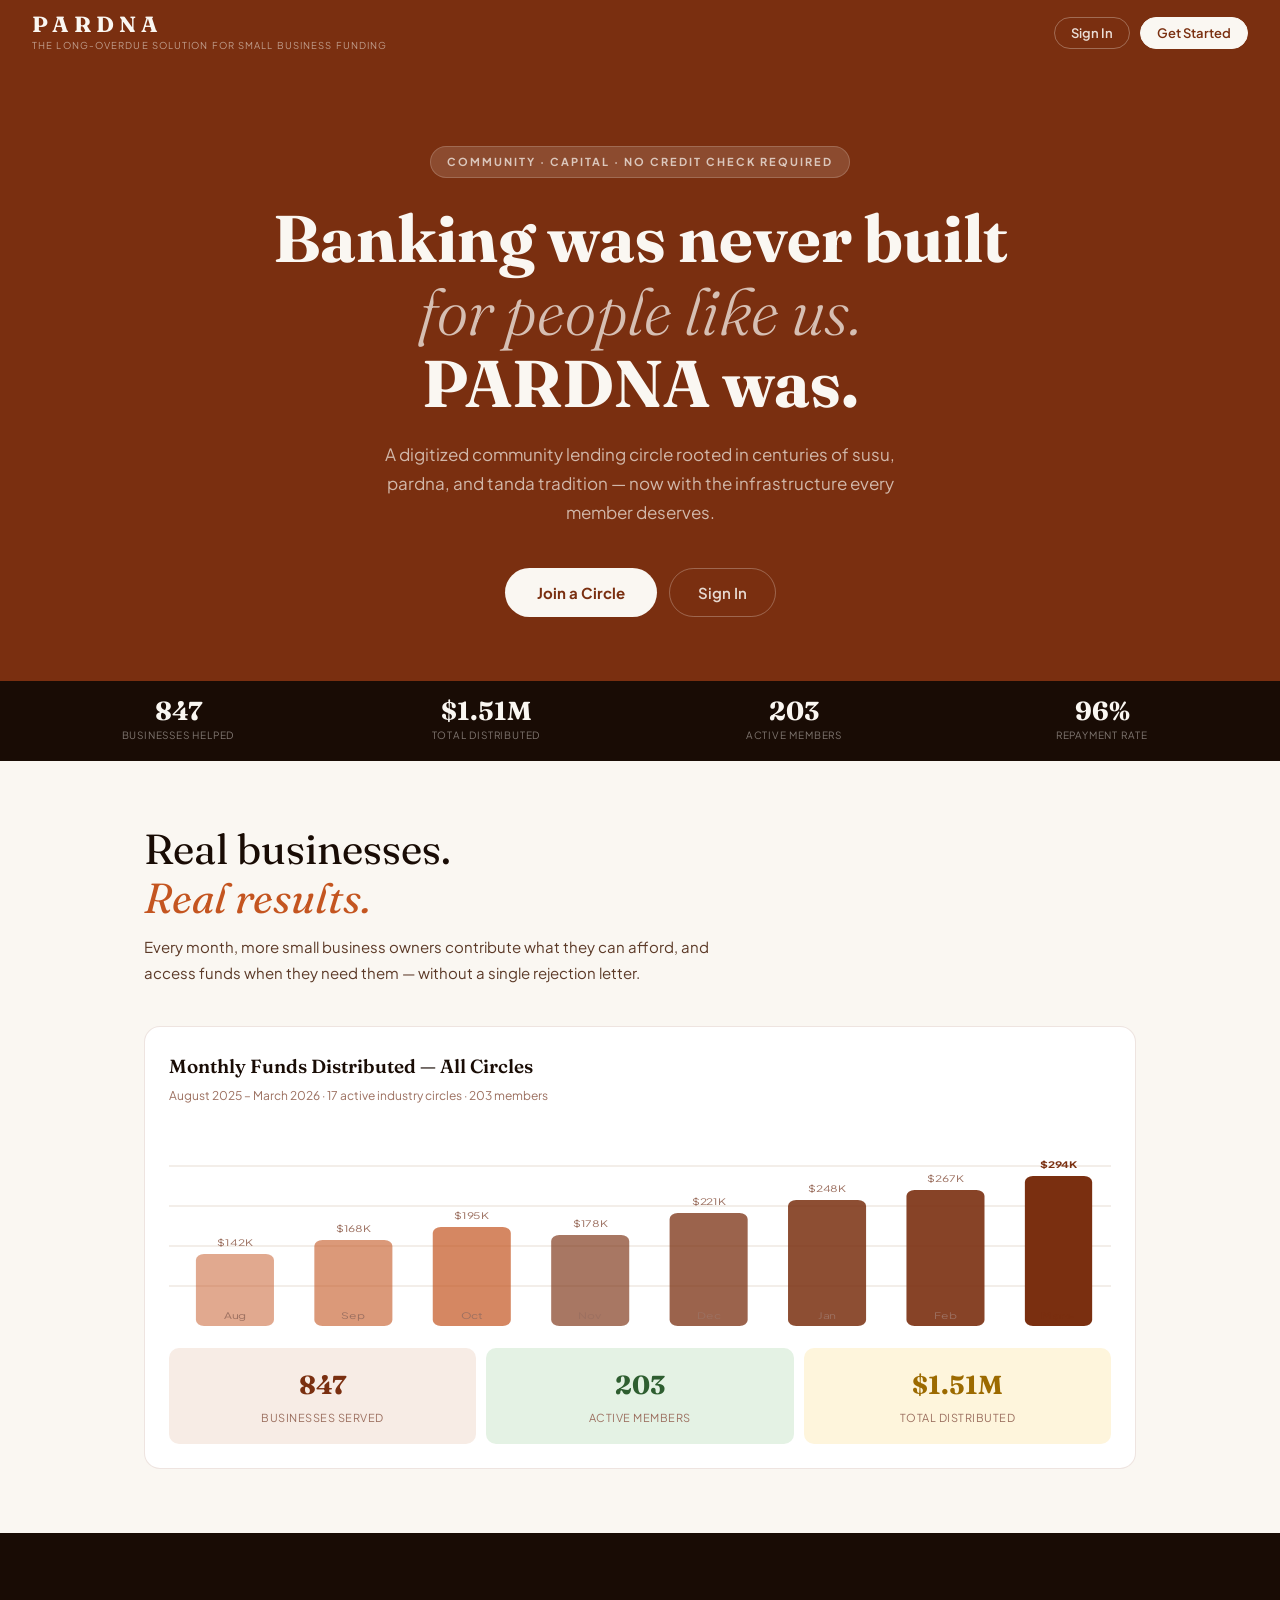
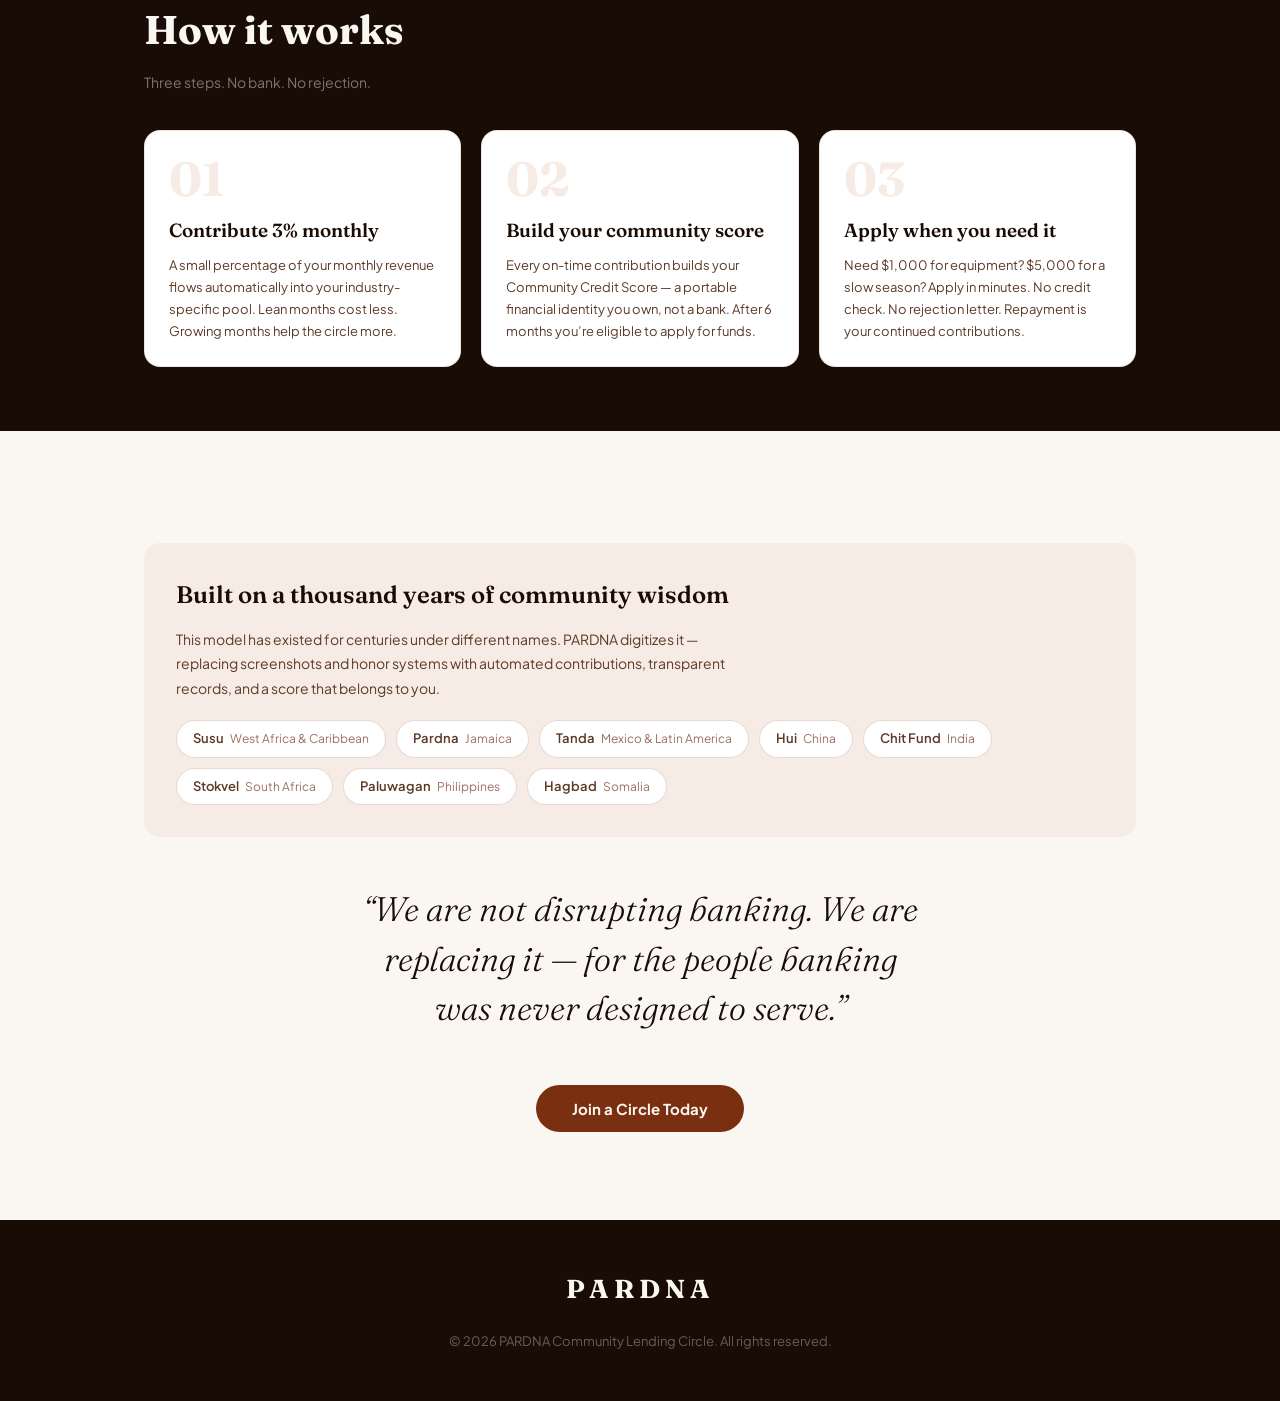
==== index.html @ 9ae38ef5 "Fixing a 'page not found' error (69d3ddc2ca2dc44988eaed9b)" ====
<!DOCTYPE html>
<html lang="en">
<head>
  <meta charset="UTF-8">
  <meta name="viewport" content="width=device-width, initial-scale=1.0">
  <title>PARDNA — Community Lending Circle</title>

  <!-- Google Fonts -->
  <link rel="preconnect" href="https://fonts.googleapis.com">
  <link href="https://fonts.googleapis.com/css2?family=Fraunces:ital,opsz,wght@0,9..144,300;0,9..144,600;0,9..144,700;1,9..144,300;1,9..144,400&family=Plus+Jakarta+Sans:wght@400;500;600;700&display=swap" rel="stylesheet">

  <!-- Stylesheet -->
  <link rel="stylesheet" href="pardna.css">
</head>
<body>

<!-- ============================================================
     SHARED HEADER (visible on all pages)
     ============================================================ -->
<header class="hdr" id="main-hdr">
  <div class="hdr-left">
    <div class="logo">PARDNA</div>
    <span class="tagline">The long-overdue solution for small business funding</span>
  </div>

  <!-- Logged-out header buttons -->
  <div class="hdr-right" id="hdr-out">
    <button class="hdr-btn" onclick="openLogin()">Sign In</button>
    <button class="hdr-btn primary" onclick="openSignup()">Get Started</button>
  </div>

  <!-- Logged-in user dropdown (hidden until login) -->
  <div class="hdr-right" id="hdr-in" style="display:none">
    <div class="user-menu" id="userMenu">
      <div class="user-trigger" onclick="toggleUserMenu()">
        <div class="user-av">KT</div>
        <span class="user-name">Keisha T.</span>
        <span class="chevron">&#9662;</span>
      </div>
      <div class="dropdown">
        <button class="dd-item" onclick="appTab('dashboard'); closeUserMenu()">Dashboard</button>
        <button class="dd-item" onclick="appTab('pool'); closeUserMenu()">My Pool</button>
        <button class="dd-item" onclick="appTab('apply'); closeUserMenu()">Apply for Funds</button>
        <button class="dd-item" onclick="appTab('score'); closeUserMenu()">My Score</button>
        <button class="dd-item" onclick="appTab('howit'); closeUserMenu()">How It Works</button>
        <button class="dd-item danger" onclick="signOut()">Sign Out</button>
      </div>
    </div>
  </div>
</header>


<!-- ============================================================
     LANDING PAGE (default / logged-out view)
     ============================================================ -->
<div class="page active" id="page-landing">

  <!-- Hero -->
  <div class="hero">
    <div class="hero-eyebrow">Community &middot; Capital &middot; No Credit Check Required</div>
    <h1>Banking was never built<br><em>for people like us.</em><br>PARDNA was.</h1>
    <p class="hero-sub">A digitized community lending circle rooted in centuries of susu, pardna, and tanda tradition &mdash; now with the infrastructure every member deserves.</p>
    <div class="hero-ctas">
      <button class="btn-hero-p" onclick="openSignup()">Join a Circle</button>
      <button class="btn-hero-s" onclick="openLogin()">Sign In</button>
    </div>
  </div>

  <!-- Impact Statistics Bar -->
  <div class="impact-bar">
    <div><div class="ib-val">847</div><div class="ib-lbl">Businesses Helped</div></div>
    <div><div class="ib-val">$1.51M</div><div class="ib-lbl">Total Distributed</div></div>
    <div><div class="ib-val">203</div><div class="ib-lbl">Active Members</div></div>
    <div><div class="ib-val">96%</div><div class="ib-lbl">Repayment Rate</div></div>
  </div>

  <!-- Impact Graph Section -->
  <div class="section">
    <div style="max-width:640px">
      <div class="section-title">Real businesses.<br><em>Real results.</em></div>
      <p class="section-sub">Every month, more small business owners contribute what they can afford, and access funds when they need them &mdash; without a single rejection letter.</p>
    </div>

    <div class="graph-wrap">
      <div class="graph-title">Monthly Funds Distributed &mdash; All Circles</div>
      <div class="graph-sub">August 2025 &ndash; March 2026 &middot; 17 active industry circles &middot; 203 members</div>
      <div class="chart-area">
        <svg class="bar-chart" viewBox="0 0 700 200" xmlns="http://www.w3.org/2000/svg" preserveAspectRatio="none">
          <!-- Grid lines -->
          <line x1="0" y1="40"  x2="700" y2="40"  stroke="#E8DDD4" stroke-width="1"/>
          <line x1="0" y1="80"  x2="700" y2="80"  stroke="#E8DDD4" stroke-width="1"/>
          <line x1="0" y1="120" x2="700" y2="120" stroke="#E8DDD4" stroke-width="1"/>
          <line x1="0" y1="160" x2="700" y2="160" stroke="#E8DDD4" stroke-width="1"/>
          <!-- Aug $142K -->
          <rect x="20"  y="128" width="58" height="72"  rx="6" fill="#C45520" opacity="0.5"/>
          <text x="49"  y="120" text-anchor="middle" font-family="Plus Jakarta Sans,sans-serif" font-size="9" fill="#9C7060">$142K</text>
          <text x="49"  y="193" text-anchor="middle" font-family="Plus Jakarta Sans,sans-serif" font-size="9" fill="#9C7060">Aug</text>
          <!-- Sep $168K -->
          <rect x="108" y="114" width="58" height="86"  rx="6" fill="#C45520" opacity="0.6"/>
          <text x="137" y="106" text-anchor="middle" font-family="Plus Jakarta Sans,sans-serif" font-size="9" fill="#9C7060">$168K</text>
          <text x="137" y="193" text-anchor="middle" font-family="Plus Jakarta Sans,sans-serif" font-size="9" fill="#9C7060">Sep</text>
          <!-- Oct $195K -->
          <rect x="196" y="101" width="58" height="99"  rx="6" fill="#C45520" opacity="0.7"/>
          <text x="225" y="93"  text-anchor="middle" font-family="Plus Jakarta Sans,sans-serif" font-size="9" fill="#9C7060">$195K</text>
          <text x="225" y="193" text-anchor="middle" font-family="Plus Jakarta Sans,sans-serif" font-size="9" fill="#9C7060">Oct</text>
          <!-- Nov $178K -->
          <rect x="284" y="109" width="58" height="91"  rx="6" fill="#7A2F10" opacity="0.65"/>
          <text x="313" y="101" text-anchor="middle" font-family="Plus Jakarta Sans,sans-serif" font-size="9" fill="#9C7060">$178K</text>
          <text x="313" y="193" text-anchor="middle" font-family="Plus Jakarta Sans,sans-serif" font-size="9" fill="#9C7060">Nov</text>
          <!-- Dec $221K -->
          <rect x="372" y="87"  width="58" height="113" rx="6" fill="#7A2F10" opacity="0.75"/>
          <text x="401" y="79"  text-anchor="middle" font-family="Plus Jakarta Sans,sans-serif" font-size="9" fill="#9C7060">$221K</text>
          <text x="401" y="193" text-anchor="middle" font-family="Plus Jakarta Sans,sans-serif" font-size="9" fill="#9C7060">Dec</text>
          <!-- Jan $248K -->
          <rect x="460" y="74"  width="58" height="126" rx="6" fill="#7A2F10" opacity="0.85"/>
          <text x="489" y="66"  text-anchor="middle" font-family="Plus Jakarta Sans,sans-serif" font-size="9" fill="#9C7060">$248K</text>
          <text x="489" y="193" text-anchor="middle" font-family="Plus Jakarta Sans,sans-serif" font-size="9" fill="#9C7060">Jan</text>
          <!-- Feb $267K -->
          <rect x="548" y="64"  width="58" height="136" rx="6" fill="#7A2F10" opacity="0.9"/>
          <text x="577" y="56"  text-anchor="middle" font-family="Plus Jakarta Sans,sans-serif" font-size="9" fill="#9C7060">$267K</text>
          <text x="577" y="193" text-anchor="middle" font-family="Plus Jakarta Sans,sans-serif" font-size="9" fill="#9C7060">Feb</text>
          <!-- Mar $294K — highlighted as current month -->
          <rect x="636" y="50"  width="50" height="150" rx="6" fill="#7A2F10"/>
          <text x="661" y="42"  text-anchor="middle" font-family="Plus Jakarta Sans,sans-serif" font-size="9" font-weight="700" fill="#7A2F10">$294K</text>
          <text x="661" y="193" text-anchor="middle" font-family="Plus Jakarta Sans,sans-serif" font-size="9" font-weight="700" fill="#7A2F10">Mar &#8592;</text>
        </svg>
      </div>

      <!-- Summary tiles below the chart -->
      <div style="display:grid;grid-template-columns:repeat(3,1fr);gap:10px;margin-top:1rem">
        <div style="background:var(--brand-light);border-radius:10px;padding:1rem;text-align:center">
          <div style="font-family:'Fraunces',serif;font-size:26px;font-weight:700;color:var(--brand)">847</div>
          <div style="font-size:11px;color:var(--text3);margin-top:2px;text-transform:uppercase;letter-spacing:0.5px">Businesses served</div>
        </div>
        <div style="background:var(--sage-light);border-radius:10px;padding:1rem;text-align:center">
          <div style="font-family:'Fraunces',serif;font-size:26px;font-weight:700;color:var(--sage)">203</div>
          <div style="font-size:11px;color:var(--text3);margin-top:2px;text-transform:uppercase;letter-spacing:0.5px">Active members</div>
        </div>
        <div style="background:var(--gold-light);border-radius:10px;padding:1rem;text-align:center">
          <div style="font-family:'Fraunces',serif;font-size:26px;font-weight:700;color:var(--gold)">$1.51M</div>
          <div style="font-size:11px;color:var(--text3);margin-top:2px;text-transform:uppercase;letter-spacing:0.5px">Total distributed</div>
        </div>
      </div>
    </div>
  </div>

  <!-- How It Works -->
  <div style="background:var(--text);padding:4rem 0">
    <div style="max-width:var(--max);margin:0 auto;padding:0 1.5rem">
      <div style="font-family:'Fraunces',serif;font-size:clamp(26px,4vw,40px);color:#FAF7F2;font-weight:700;margin-bottom:0.5rem">How it works</div>
      <div style="font-size:14px;color:rgba(250,247,242,0.45);margin-bottom:2.25rem">Three steps. No bank. No rejection.</div>
      <div class="how-grid">
        <div class="how-card">
          <div class="how-num" style="color:var(--brand-light)">01</div>
          <div class="how-title">Contribute 3% monthly</div>
          <p class="how-body">A small percentage of your monthly revenue flows automatically into your industry-specific pool. Lean months cost less. Growing months help the circle more.</p>
        </div>
        <div class="how-card">
          <div class="how-num" style="color:var(--brand-light)">02</div>
          <div class="how-title">Build your community score</div>
          <p class="how-body">Every on-time contribution builds your Community Credit Score &mdash; a portable financial identity you own, not a bank. After 6 months you&rsquo;re eligible to apply for funds.</p>
        </div>
        <div class="how-card">
          <div class="how-num" style="color:var(--brand-light)">03</div>
          <div class="how-title">Apply when you need it</div>
          <p class="how-body">Need $1,000 for equipment? $5,000 for a slow season? Apply in minutes. No credit check. No rejection letter. Repayment is your continued contributions.</p>
        </div>
      </div>
    </div>
  </div>

  <!-- Tradition & Mission -->
  <div class="section">
    <div class="tradition-wrap">
      <div style="font-family:'Fraunces',serif;font-size:24px;font-weight:600;color:var(--text)">Built on a thousand years of community wisdom</div>
      <p style="font-size:14px;color:var(--text2);margin:0.75rem 0 0;line-height:1.75;max-width:580px">This model has existed for centuries under different names. PARDNA digitizes it &mdash; replacing screenshots and honor systems with automated contributions, transparent records, and a score that belongs to you.</p>
      <div class="trad-names">
        <div class="trad-pill">Susu <span>West Africa &amp; Caribbean</span></div>
        <div class="trad-pill">Pardna <span>Jamaica</span></div>
        <div class="trad-pill">Tanda <span>Mexico &amp; Latin America</span></div>
        <div class="trad-pill">Hui <span>China</span></div>
        <div class="trad-pill">Chit Fund <span>India</span></div>
        <div class="trad-pill">Stokvel <span>South Africa</span></div>
        <div class="trad-pill">Paluwagan <span>Philippines</span></div>
        <div class="trad-pill">Hagbad <span>Somalia</span></div>
      </div>
    </div>

    <div style="text-align:center;margin-top:2.5rem">
      <div style="font-family:'Fraunces',serif;font-size:clamp(20px,3.5vw,34px);color:var(--text);font-style:italic;font-weight:300;line-height:1.45;max-width:560px;margin:0 auto 1.75rem">
        &ldquo;We are not disrupting banking. We are replacing it &mdash; for the people banking was never designed to serve.&rdquo;
      </div>
      <button class="footer-cta" onclick="openSignup()">Join a Circle Today</button>
    </div>
  </div>

  <!-- Landing Footer -->
  <div class="land-footer">
    <div style="font-family:'Fraunces',serif;font-size:26px;color:#FAF7F2;letter-spacing:5px;font-weight:700;text-align:center">PARDNA</div>
    <p style="font-size:13px;color:rgba(250,247,242,0.35);margin-top:1.25rem">&copy; 2026 PARDNA Community Lending Circle. All rights reserved.</p>
  </div>

</div><!-- /page-landing -->


<!-- ============================================================
     LOGIN MODAL
     ============================================================ -->
<div class="modal-overlay" id="login-modal">
  <div class="modal-box">
    <div class="modal-hd">
      <h2>Welcome back</h2>
      <button class="modal-close" onclick="closeLogin()">&#10005;</button>
    </div>
      <div class="field">
        <label>Email Address</label>
        <input id="login-email" type="email" placeholder="you@business.com">
      </div>
      <div class="field">
        <label>Password</label>
        <input id="login-pass" type="password" placeholder="Enter your password">
      </div>
      <div id="login-error" style="display:none;color:#A53030;font-weight:700;margin-bottom:8px;font-size:13px"></div>

      <button class="btn btn-p" onclick="handleLogin()" style="margin-top:0.5rem">Sign In to My Circle</button>

      <div style="display:flex;gap:8px;margin-top:0.75rem">
        <button class="btn btn-google" onclick="mockGoogleSignIn()">Sign in with Google</button>
        <button class="btn btn-s" onclick="autofillDemo()">Use demo account</button>
      </div>

      <div style="text-align:center;margin-top:1rem;font-size:13px;color:var(--text3)">
        No account yet?
        <span style="color:var(--brand);font-weight:700;cursor:pointer" onclick="closeLogin(); openSignup()">Get started &rarr;</span>
      </div>
  </div>
</div>


<!-- ============================================================
     SIGNUP MODAL (3-step qualification flow)
     ============================================================ -->
<div class="modal-overlay" id="signup-modal">
  <div class="modal-box">
    <div class="modal-hd">
      <div>
        <h2 id="su-title">Tell us about your business</h2>
        <div style="font-size:12px;color:var(--text3);margin-top:3px" id="su-lbl">Step 1 of 3</div>
      </div>
      <button class="modal-close" onclick="closeSignup()">&#10005;</button>
    </div>

    <!-- Step progress dots -->
    <div class="steps-bar">
      <div class="step-dot done" id="sd1"></div>
      <div class="step-dot"      id="sd2"></div>
      <div class="step-dot"      id="sd3"></div>
    </div>

    <!-- Step 1: Business Information -->
    <div id="su-s1">
      <div class="field">
        <label>Business Name</label>
        <input type="text" placeholder="e.g. Keisha&apos;s Kitchen LLC">
      </div>
      <div class="field">
        <label>Industry</label>
        <select>
          <option value="">Select your industry</option>
          <option>Food &amp; Hospitality</option>
          <option>Beauty &amp; Wellness</option>
          <option>Creative &amp; Freelance</option>
          <option>Retail &amp; Commerce</option>
          <option>Health &amp; Wellness</option>
          <option>Construction &amp; Trades</option>
          <option>Other</option>
        </select>
      </div>
      <div class="field-row">
        <div class="field">
          <label>Monthly Revenue (avg)</label>
          <input type="text" placeholder="e.g. $8,400">
        </div>
        <div class="field">
          <label>Months in Business</label>
          <input type="number" placeholder="e.g. 18">
        </div>
      </div>
      <div class="field">
        <label>Business Description</label>
        <textarea placeholder="What does your business do? Who are your customers?"></textarea>
      </div>
      <div class="notice">
        <strong>Qualification note:</strong> We welcome businesses at any stage. Revenue and tenure help us match you to the right circle &mdash; not to reject you.
      </div>
      <button class="btn btn-p" onclick="suNext(2)">Continue &rarr;</button>
    </div>

    <!-- Step 2: Identity Verification -->
    <div id="su-s2" style="display:none">
      <div class="field-row">
        <div class="field">
          <label>First Name</label>
          <input type="text" placeholder="Keisha">
        </div>
        <div class="field">
          <label>Last Name</label>
          <input type="text" placeholder="Thompson">
        </div>
      </div>
      <div class="field">
        <label>Email Address</label>
        <input type="email" placeholder="you@business.com">
      </div>
      <div class="field">
        <label>Last 4 Digits of Social Security Number</label>
        <input type="text" maxlength="4" placeholder="e.g. 4821">
      </div>
      <div class="field">
        <label>Date of Birth</label>
        <input type="date">
      </div>
      <div class="notice">
        <strong>Soft credit check only.</strong> We run a soft inquiry to verify your identity &mdash; this will <em>not</em> affect your credit score. PARDNA does not use your credit score to approve or deny membership. Your community score is built entirely within the platform through your contributions.
      </div>
      <div class="check-row">
        <input type="checkbox">
        <label>I authorize PARDNA to perform a soft identity and credit verification. I understand this will not impact my credit score.</label>
      </div>
      <div class="check-row">
        <input type="checkbox">
        <label>I agree to the PARDNA Member Agreement, Community Terms, and Privacy Policy.</label>
      </div>
      <div style="display:flex;gap:10px;margin-top:0.5rem">
        <button class="btn btn-s" onclick="suNext(1)" style="margin-top:0">&larr; Back</button>
        <button class="btn btn-p" onclick="suNext(3)" style="margin-top:0;flex:2">Verify &amp; Submit &rarr;</button>
      </div>
    </div>

    <!-- Step 3: Welcome / Approved -->
    <div id="su-s3" style="display:none">
      <div class="welcome-screen">
        <div class="welcome-icon">&#x1F91D;</div>
        <div class="welcome-title">Welcome to the circle, Keisha.</div>
        <p class="welcome-body">
          Your application is approved and your identity verified. You&rsquo;ve been matched to the
          <strong>Food &amp; Hospitality Circle</strong> &mdash; 12 members who understand your business.
          Your first contribution of <strong>$252</strong> processes on May&nbsp;1st. That&rsquo;s it. You&rsquo;re in.
        </p>
        <button class="btn btn-p" onclick="doLogin()" style="width:100%;max-width:300px;margin:0 auto">
          Enter My Dashboard
        </button>
      </div>
    </div>

  </div>
</div><!-- /signup-modal -->


<!-- ============================================================
     APP SHELL (logged-in view)
     ============================================================ -->
<div class="page" id="page-app">

  <!-- Tab Navigation -->
  <nav class="tab-nav">
    <button class="tab-btn active" id="tb-dashboard" onclick="appTab('dashboard')">Dashboard</button>
    <button class="tab-btn"        id="tb-pool"      onclick="appTab('pool')">My Pool</button>
    <button class="tab-btn"        id="tb-apply"     onclick="appTab('apply')">Apply for Funds</button>
    <button class="tab-btn"        id="tb-score"     onclick="appTab('score')">My Score</button>
    <button class="tab-btn"        id="tb-howit"     onclick="appTab('howit')">How It Works</button>
  </nav>


  <!-- ── DASHBOARD TAB ── -->
  <div class="tab-content active" id="tc-dashboard">

    <!-- Countdown Timer -->
    <div class="timer-card">
      <div>
        <div class="timer-label">Next contribution auto-processes in</div>
        <div class="timer-row">
          <div class="timer-unit"><span class="timer-num" id="t-d">--</span><span class="timer-sub">days</span></div>
          <span class="timer-sep">:</span>
          <div class="timer-unit"><span class="timer-num" id="t-h">--</span><span class="timer-sub">hrs</span></div>
          <span class="timer-sep">:</span>
          <div class="timer-unit"><span class="timer-num" id="t-m">--</span><span class="timer-sub">min</span></div>
          <span class="timer-sep">:</span>
          <div class="timer-unit"><span class="timer-num" id="t-s">--</span><span class="timer-sub">sec</span></div>
        </div>
      </div>
      <div class="timer-right">
        <div class="timer-amt">$252</div>
        <div class="timer-amt-lbl">due May 1, 2026</div>
      </div>
    </div>

    <!-- Stat Cards -->
    <div class="sec-label">Your Overview &mdash; April 2026</div>
    <div class="stat-grid">
      <div class="stat-card a">
        <div class="stat-lbl">Pool Balance</div>
        <div class="stat-val">$22,680</div>
        <div class="stat-hint">12 members &middot; Food &amp; Hosp.</div>
      </div>
      <div class="stat-card b">
        <div class="stat-lbl">Contribution</div>
        <div class="stat-val">$252</div>
        <div class="stat-period">This month &middot; All time: $2,016</div>
      </div>
      <div class="stat-card c">
        <div class="stat-lbl">Community Score</div>
        <div class="stat-val">94</div>
        <div class="stat-hint">Trusted &mdash; top 10%</div>
      </div>
      <div class="stat-card d">
        <div class="stat-lbl">Network Members</div>
        <div class="stat-val">203</div>
        <div class="stat-hint">Across all PARDNA circles</div>
      </div>
    </div>

    <!-- Circle Health -->
    <div class="card">
      <div class="card-title">Circle Health</div>
      <div class="card-sub">Food &amp; Hospitality &middot; April 2026</div>
      <div style="display:flex;justify-content:space-between;font-size:12px;color:var(--text3);margin-bottom:3px">
        <span>Pool liquidity</span><span style="color:var(--sage);font-weight:700">Strong &mdash; 94%</span>
      </div>
      <div class="hbar-wrap"><div class="hbar-fill" style="width:94%"></div></div>
      <div style="display:flex;justify-content:space-between;font-size:12px;color:var(--text3);margin-top:10px;margin-bottom:3px">
        <span>On-time contributions this cycle</span><span>11 / 12 members</span>
      </div>
      <div class="hbar-wrap"><div class="hbar-fill" style="width:91.7%"></div></div>
      <div style="display:flex;justify-content:space-between;font-size:12px;color:var(--text3);margin-top:10px;margin-bottom:3px">
        <span>Active applications being offset</span><span>Marcus R. &mdash; on track</span>
      </div>
      <div class="hbar-wrap"><div class="hbar-fill" style="width:100%"></div></div>
      <p style="font-size:12px;color:var(--text3);margin-top:12px;line-height:1.65">
        No members in default. Pool can support up to <strong>$8,400</strong> in new applications this month. You are eligible to apply now.
      </p>
    </div>

    <!-- Network Impact Graph -->
    <div class="graph-wrap">
      <div class="graph-title">PARDNA Network Impact &mdash; Funds Distributed</div>
      <div class="graph-sub">Monthly across all 17 active circles &middot; 847 businesses helped to date</div>
      <div class="chart-area">
        <svg class="bar-chart" viewBox="0 0 700 200" xmlns="http://www.w3.org/2000/svg" preserveAspectRatio="none">
          <line x1="0" y1="40"  x2="700" y2="40"  stroke="#E8DDD4" stroke-width="1"/>
          <line x1="0" y1="80"  x2="700" y2="80"  stroke="#E8DDD4" stroke-width="1"/>
          <line x1="0" y1="120" x2="700" y2="120" stroke="#E8DDD4" stroke-width="1"/>
          <line x1="0" y1="160" x2="700" y2="160" stroke="#E8DDD4" stroke-width="1"/>
          <rect x="20"  y="128" width="58" height="72"  rx="6" fill="#C45520" opacity="0.5"/>
          <text x="49"  y="120" text-anchor="middle" font-family="Plus Jakarta Sans,sans-serif" font-size="9" fill="#9C7060">$142K</text>
          <text x="49"  y="193" text-anchor="middle" font-family="Plus Jakarta Sans,sans-serif" font-size="9" fill="#9C7060">Aug</text>
          <rect x="108" y="114" width="58" height="86"  rx="6" fill="#C45520" opacity="0.6"/>
          <text x="137" y="106" text-anchor="middle" font-family="Plus Jakarta Sans,sans-serif" font-size="9" fill="#9C7060">$168K</text>
          <text x="137" y="193" text-anchor="middle" font-family="Plus Jakarta Sans,sans-serif" font-size="9" fill="#9C7060">Sep</text>
          <rect x="196" y="101" width="58" height="99"  rx="6" fill="#C45520" opacity="0.7"/>
          <text x="225" y="93"  text-anchor="middle" font-family="Plus Jakarta Sans,sans-serif" font-size="9" fill="#9C7060">$195K</text>
          <text x="225" y="193" text-anchor="middle" font-family="Plus Jakarta Sans,sans-serif" font-size="9" fill="#9C7060">Oct</text>
          <rect x="284" y="109" width="58" height="91"  rx="6" fill="#7A2F10" opacity="0.65"/>
          <text x="313" y="101" text-anchor="middle" font-family="Plus Jakarta Sans,sans-serif" font-size="9" fill="#9C7060">$178K</text>
          <text x="313" y="193" text-anchor="middle" font-family="Plus Jakarta Sans,sans-serif" font-size="9" fill="#9C7060">Nov</text>
          <rect x="372" y="87"  width="58" height="113" rx="6" fill="#7A2F10" opacity="0.75"/>
          <text x="401" y="79"  text-anchor="middle" font-family="Plus Jakarta Sans,sans-serif" font-size="9" fill="#9C7060">$221K</text>
          <text x="401" y="193" text-anchor="middle" font-family="Plus Jakarta Sans,sans-serif" font-size="9" fill="#9C7060">Dec</text>
          <rect x="460" y="74"  width="58" height="126" rx="6" fill="#7A2F10" opacity="0.85"/>
          <text x="489" y="66"  text-anchor="middle" font-family="Plus Jakarta Sans,sans-serif" font-size="9" fill="#9C7060">$248K</text>
          <text x="489" y="193" text-anchor="middle" font-family="Plus Jakarta Sans,sans-serif" font-size="9" fill="#9C7060">Jan</text>
          <rect x="548" y="64"  width="58" height="136" rx="6" fill="#7A2F10" opacity="0.9"/>
          <text x="577" y="56"  text-anchor="middle" font-family="Plus Jakarta Sans,sans-serif" font-size="9" fill="#9C7060">$267K</text>
          <text x="577" y="193" text-anchor="middle" font-family="Plus Jakarta Sans,sans-serif" font-size="9" fill="#9C7060">Feb</text>
          <rect x="636" y="50"  width="50" height="150" rx="6" fill="#7A2F10"/>
          <text x="661" y="42"  text-anchor="middle" font-family="Plus Jakarta Sans,sans-serif" font-size="9" font-weight="700" fill="#7A2F10">$294K</text>
          <text x="661" y="193" text-anchor="middle" font-family="Plus Jakarta Sans,sans-serif" font-size="9" font-weight="700" fill="#7A2F10">Mar &#8592;</text>
        </svg>
      </div>
    </div>

    <!-- Recent Activity -->
    <div class="sec-label">Recent Activity</div>
    <div class="card">
      <div class="act-item">
        <div class="act-dot c"></div>
        <div class="act-text" style="flex:1"><strong>You contributed $252</strong> &mdash; April contribution auto-processed from revenue</div>
        <div class="act-time">Today</div>
      </div>
      <div class="act-item">
        <div class="act-dot d"></div>
        <div class="act-text" style="flex:1"><strong>Sofia D.&rsquo;s $1,800 fully offset</strong> &mdash; repaid through 9 months of contributions</div>
        <div class="act-time">Mar 28</div>
      </div>
      <div class="act-item">
        <div class="act-dot c"></div>
        <div class="act-text" style="flex:1"><strong>All 12 members contributed</strong> &mdash; March cycle closed strong</div>
        <div class="act-time">Mar 27</div>
      </div>
      <div class="act-item">
        <div class="act-dot j"></div>
        <div class="act-text" style="flex:1"><strong>Carlos M. joined the circle</strong> &mdash; Food Cart &middot; $162/mo</div>
        <div class="act-time">Mar 1</div>
      </div>
    </div>

    <button class="btn btn-p" onclick="appTab('apply')">Apply for Funds</button>
    <button class="btn btn-s" onclick="appTab('score')">View My Community Score</button>
  </div><!-- /tc-dashboard -->


  <!-- ── MY POOL TAB ── -->
  <div class="tab-content" id="tc-pool">

    <!-- Circle Header Card -->
    <div class="card" style="background:var(--brand);border-color:var(--brand)">
      <div style="font-family:'Fraunces',serif;font-size:22px;color:white;font-weight:700">Food &amp; Hospitality Circle</div>
      <div style="font-size:12px;color:rgba(250,247,242,0.5);margin-top:4px">Est. March 2025 &middot; New York Metro &middot; Susu-style mutual pool</div>
      <div style="display:flex;gap:24px;margin-top:1.1rem;flex-wrap:wrap">
        <div><div style="font-size:26px;font-family:'Fraunces',serif;color:white;font-weight:700">12</div><div style="font-size:11px;color:rgba(250,247,242,0.55)">Members</div></div>
        <div><div style="font-size:26px;font-family:'Fraunces',serif;color:white;font-weight:700">$22,680</div><div style="font-size:11px;color:rgba(250,247,242,0.55)">Pool Balance</div></div>
        <div><div style="font-size:26px;font-family:'Fraunces',serif;color:white;font-weight:700">$2,856</div><div style="font-size:11px;color:rgba(250,247,242,0.55)">Monthly In</div></div>
        <div><div style="font-size:26px;font-family:'Fraunces',serif;color:white;font-weight:700">203</div><div style="font-size:11px;color:rgba(250,247,242,0.55)">Network Members</div></div>
      </div>
    </div>

    <!-- Industry Circle Selector -->
    <div class="sec-label">Industry Circles</div>
    <p style="font-size:13px;color:var(--text2);line-height:1.65;margin-bottom:1rem">You share a pool with people who understand your cash flow. A restaurateur knows when a food truck hits a slow January.</p>
    <div class="pool-opt sel" onclick="pickPool(this)">
      <div style="font-size:20px;width:32px;text-align:center">&#x1F37D;</div>
      <div><div class="pool-opt-name">Food &amp; Hospitality</div><div class="pool-opt-sub">Restaurants, food trucks, catering, bakeries</div></div>
      <div class="pool-opt-right"><strong>12</strong> members<br><span style="font-size:10px;color:var(--text3)">Your circle</span></div>
    </div>
    <div class="pool-opt" onclick="pickPool(this)">
      <div style="font-size:20px;width:32px;text-align:center">&#x2702;&#xFE0F;</div>
      <div><div class="pool-opt-name">Beauty &amp; Wellness</div><div class="pool-opt-sub">Salons, barbershops, spas, nail techs</div></div>
      <div class="pool-opt-right"><strong>9</strong> members<br><span style="font-size:10px;color:var(--text3)">Open</span></div>
    </div>
    <div class="pool-opt" onclick="pickPool(this)">
      <div style="font-size:20px;width:32px;text-align:center">&#x1F3A8;</div>
      <div><div class="pool-opt-name">Creative &amp; Freelance</div><div class="pool-opt-sub">Designers, photographers, consultants</div></div>
      <div class="pool-opt-right"><strong>14</strong> members<br><span style="font-size:10px;color:var(--text3)">Open</span></div>
    </div>
    <div class="pool-opt" onclick="pickPool(this)">
      <div style="font-size:20px;width:32px;text-align:center">&#x1F6D2;</div>
      <div><div class="pool-opt-name">Retail &amp; Commerce</div><div class="pool-opt-sub">Boutiques, market vendors, e-commerce</div></div>
      <div class="pool-opt-right"><strong>7</strong> members<br><span style="font-size:10px;color:var(--text3)">Open</span></div>
    </div>

    <!-- Contribution Calculator -->
    <div class="sec-label">Contribution Calculator</div>
    <div class="card">
      <div class="card-title">What&rsquo;s my monthly contribution?</div>
      <p style="font-size:13px;color:var(--text2);margin-bottom:1rem;line-height:1.65">You contribute 3% of monthly revenue. The pool breathes with your business.</p>
      <div class="slide-row">
        <span class="slide-lbl">Monthly Revenue</span>
        <input type="range" id="rev-slider" min="1000" max="30000" step="100" value="8400">
        <span class="slide-val" id="rev-display">$8,400</span>
      </div>
      <div class="result-box">
        <div class="big" id="contrib-out">$252</div>
        <div class="lbl">monthly contribution (3% of revenue) &mdash; this month only</div>
      </div>
      <div style="display:grid;grid-template-columns:1fr 1fr;gap:8px;margin-top:10px">
        <div style="background:var(--sage-light);border-radius:8px;padding:10px;text-align:center">
          <div style="font-family:'Fraunces',serif;font-size:22px;color:var(--sage)" id="yr-total">$3,024</div>
          <div style="font-size:11px;color:var(--text3)">total contributed all time (12 mo)</div>
        </div>
        <div style="background:var(--gold-light);border-radius:8px;padding:10px;text-align:center">
          <div style="font-family:'Fraunces',serif;font-size:22px;color:var(--gold)" id="max-draw-disp">$8,400</div>
          <div style="font-size:11px;color:var(--text3)">eligible to apply after 6 months</div>
        </div>
      </div>
    </div>

    <!-- Member List -->
    <div class="sec-label">Circle Members &mdash; 12 Active</div>
    <div class="card">
      <div class="m-row"><div class="m-av" style="background:var(--brand);color:white">KT</div><div><div class="m-name">Keisha Thompson <span class="you-tag">You</span></div><div class="m-type">Food Truck &middot; 8 months</div></div><div class="m-right"><div class="m-amt">$252/mo</div><div class="m-score">Score: 94</div></div></div>
      <div class="m-row"><div class="m-av">MR</div><div><div class="m-name">Marcus R. <span class="rep-tag">Repaying</span></div><div class="m-type">Restaurant &middot; 14 months</div></div><div class="m-right"><div class="m-amt">$387/mo</div><div class="m-score">Score: 88</div></div></div>
      <div class="m-row"><div class="m-av">SD</div><div><div class="m-name">Sofia D.</div><div class="m-type">Catering &middot; 5 months</div></div><div class="m-right"><div class="m-amt">$195/mo</div><div class="m-score">Score: 76</div></div></div>
      <div class="m-row"><div class="m-av">JW</div><div><div class="m-name">James W.</div><div class="m-type">Food Truck &middot; 11 months</div></div><div class="m-right"><div class="m-amt">$318/mo</div><div class="m-score">Score: 91</div></div></div>
      <div class="m-row"><div class="m-av">AN</div><div><div class="m-name">Amara N.</div><div class="m-type">Bakery &middot; 9 months</div></div><div class="m-right"><div class="m-amt">$243/mo</div><div class="m-score">Score: 89</div></div></div>
      <div class="m-row"><div class="m-av">PS</div><div><div class="m-name">Priya S.</div><div class="m-type">Restaurant &middot; 18 months</div></div><div class="m-right"><div class="m-amt">$459/mo</div><div class="m-score">Score: 97</div></div></div>
      <div class="m-row"><div class="m-av">CM</div><div><div class="m-name">Carlos M.</div><div class="m-type">Food Cart &middot; 4 months</div></div><div class="m-right"><div class="m-amt">$162/mo</div><div class="m-score">Score: 68</div></div></div>
      <div class="m-row"><div class="m-av">DH</div><div><div class="m-name">Devon H.</div><div class="m-type">Meal Prep &middot; 7 months</div></div><div class="m-right"><div class="m-amt">$228/mo</div><div class="m-score">Score: 82</div></div></div>
      <div class="m-row"><div class="m-av">YP</div><div><div class="m-name">Yolanda P.</div><div class="m-type">Catering &middot; 10 months</div></div><div class="m-right"><div class="m-amt">$306/mo</div><div class="m-score">Score: 93</div></div></div>
      <div class="m-row"><div class="m-av">RT</div><div><div class="m-name">Ravi T.</div><div class="m-type">Food Truck &middot; 6 months</div></div><div class="m-right"><div class="m-amt">$189/mo</div><div class="m-score">Score: 79</div></div></div>
      <div class="m-row"><div class="m-av">LC</div><div><div class="m-name">Lisa C.</div><div class="m-type">Bakery &middot; 9 months</div></div><div class="m-right"><div class="m-amt">$273/mo</div><div class="m-score">Score: 90</div></div></div>
      <div class="m-row"><div class="m-av">OK</div><div><div class="m-name">Omar K.</div><div class="m-type">Restaurant &middot; 12 months</div></div><div class="m-right"><div class="m-amt">$342/mo</div><div class="m-score">Score: 95</div></div></div>
    </div>
  </div><!-- /tc-pool -->


  <!-- ── APPLY FOR FUNDS TAB ── -->
  <div class="tab-content" id="tc-apply">

    <div class="warmth">
      <p><strong>This pool exists for moments like this.</strong><br>
      Applying for funds is not a last resort &mdash; it is the point. You have been building this with your community. No shame. No rejection. No credit check.</p>
    </div>

    <!-- Amount Slider -->
    <div class="card">
      <div class="card-title">How much are you applying for?</div>
      <div class="card-sub">Available this month: up to $8,400</div>
      <span class="draw-big" id="draw-display">$2,000</span>
      <div class="slide-row">
        <span class="slide-lbl">$500</span>
        <input type="range" id="draw-slider" min="500" max="8000" step="100" value="2000">
        <span class="slide-lbl">$8,000</span>
      </div>
      <div style="text-align:center;margin-top:0.5rem">
        <span class="pill sage">No credit check</span>
        <span class="pill gold">No rejection letter</span>
        <span class="pill brand">0% interest</span>
      </div>
    </div>

    <!-- Reason Tags -->
    <div class="card">
      <div class="card-title">What is this for?
        <span style="font-size:12px;color:var(--text3);font-weight:400;font-family:'Plus Jakarta Sans',sans-serif">(optional)</span>
      </div>
      <div style="display:flex;flex-wrap:wrap;gap:8px;margin-top:0.5rem">
        <span class="tag" onclick="this.classList.toggle('sel')">Equipment repair</span>
        <span class="tag" onclick="this.classList.toggle('sel')">Inventory gap</span>
        <span class="tag" onclick="this.classList.toggle('sel')">Slow season</span>
        <span class="tag" onclick="this.classList.toggle('sel')">Rent or utilities</span>
        <span class="tag" onclick="this.classList.toggle('sel')">Payroll</span>
        <span class="tag" onclick="this.classList.toggle('sel')">Growth opportunity</span>
        <span class="tag" onclick="this.classList.toggle('sel')">Emergency</span>
        <span class="tag" onclick="this.classList.toggle('sel')">I&rsquo;d rather not say</span>
      </div>
    </div>

    <!-- Repayment Explainer -->
    <div class="repay-box">
      <p><strong style="color:var(--gold)">How repayment works.</strong><br><br>
      You don&rsquo;t receive a bill or a payment schedule. Your regular monthly contribution <em>is</em> your repayment &mdash; automatically. The same way every susu, pardna, tanda, and ROSCA has worked for centuries.</p>
    </div>

    <!-- Application Summary -->
    <div class="card" style="border:1.5px solid rgba(122,47,16,0.2)">
      <div class="card-sub">Application summary</div>
      <table style="width:100%;font-size:13px">
        <tr>
          <td style="padding:8px 0;color:var(--text3);border-bottom:1px solid var(--border)">Amount requested</td>
          <td style="text-align:right;font-weight:700;border-bottom:1px solid var(--border);padding:8px 0" id="sum-amt">$2,000</td>
        </tr>
        <tr>
          <td style="padding:8px 0;color:var(--text3);border-bottom:1px solid var(--border)">Monthly contribution (this month)</td>
          <td style="text-align:right;border-bottom:1px solid var(--border);padding:8px 0">$252</td>
        </tr>
        <tr>
          <td style="padding:8px 0;color:var(--text3);border-bottom:1px solid var(--border)">Repayment method</td>
          <td style="text-align:right;border-bottom:1px solid var(--border);padding:8px 0;color:var(--sage);font-weight:700">Ongoing contributions</td>
        </tr>
        <tr>
          <td style="padding:8px 0;color:var(--text3);border-bottom:1px solid var(--border)">Estimated offset period</td>
          <td style="text-align:right;border-bottom:1px solid var(--border);padding:8px 0;color:var(--sage);font-weight:700" id="sum-months">~8 months</td>
        </tr>
        <tr>
          <td style="padding:8px 0;color:var(--text3)">Interest rate</td>
          <td style="text-align:right;padding:8px 0;color:var(--sage);font-weight:700">0%</td>
        </tr>
      </table>
    </div>

    <button class="btn btn-p" onclick="submitApply()">Submit My Application</button>
    <button class="btn btn-s" onclick="appTab('score')">Check My Score First</button>
  </div><!-- /tc-apply -->


  <!-- ── MY SCORE TAB ── -->
  <div class="tab-content" id="tc-score">

    <!-- Score Ring -->
    <div class="card" style="text-align:center">
      <div class="card-sub" style="margin-bottom:0.5rem">Community Credit Score <span class="pill sage">Portable Identity</span></div>
      <div style="display:flex;justify-content:center;margin:1rem 0">
        <svg width="160" height="160" viewBox="0 0 160 160" xmlns="http://www.w3.org/2000/svg">
          <circle cx="80" cy="80" r="64" fill="none" stroke="#E8DDD4" stroke-width="10"/>
          <circle cx="80" cy="80" r="64" fill="none" stroke="#2E5E30" stroke-width="10"
            stroke-dasharray="402" stroke-dashoffset="24"
            stroke-linecap="round" transform="rotate(-90 80 80)"/>
          <text x="80" y="73" text-anchor="middle" font-family="Fraunces,serif" font-size="44" font-weight="700" fill="#190C05">94</text>
          <text x="80" y="91" text-anchor="middle" font-family="Plus Jakarta Sans,sans-serif" font-size="11" fill="#9C7060">out of 100</text>
          <text x="80" y="108" text-anchor="middle" font-family="Plus Jakarta Sans,sans-serif" font-size="11" font-weight="700" fill="#2E5E30">TRUSTED</text>
        </svg>
      </div>
      <p style="font-size:13px;color:var(--text2);line-height:1.75;max-width:380px;margin:0 auto">
        Built entirely from your behavior inside the pool &mdash; not from a credit bureau, not from your income, not from your past.
      </p>
    </div>

    <!-- Score Breakdown -->
    <div class="sec-label">Score Breakdown &mdash; 100 points total</div>
    <div class="card">
      <div class="factor-row">
        <div class="factor-bars"><div class="factor-name">On-time contributions</div><div class="factor-desc">8 of 8 months paid on time &mdash; perfect record</div><div class="factor-bar"><div class="factor-fill" style="width:100%"></div></div></div>
        <div class="factor-pts">40</div>
      </div>
      <div class="factor-row">
        <div class="factor-bars"><div class="factor-name">Pool tenure</div><div class="factor-desc">8 active months &mdash; builds trust over time</div><div class="factor-bar"><div class="factor-fill" style="width:80%"></div></div></div>
        <div class="factor-pts">24</div>
      </div>
      <div class="factor-row">
        <div class="factor-bars"><div class="factor-name">Application-to-contribution ratio</div><div class="factor-desc">No applications taken yet &mdash; pristine</div><div class="factor-bar"><div class="factor-fill" style="width:100%"></div></div></div>
        <div class="factor-pts">20</div>
      </div>
      <div class="factor-row">
        <div class="factor-bars"><div class="factor-name">Community standing</div><div class="factor-desc">Vouched by 3 circle members</div><div class="factor-bar"><div class="factor-fill" style="width:100%;background:var(--gold)"></div></div></div>
        <div class="factor-pts" style="color:var(--gold)">10</div>
      </div>
    </div>

    <!-- Contribution Calendar -->
    <div class="sec-label">Contribution History &mdash; This Month &amp; All Time</div>
    <div class="card">
      <div class="month-grid">
        <div class="mdot paid">A</div><div class="mdot paid">S</div><div class="mdot paid">O</div>
        <div class="mdot paid">N</div><div class="mdot paid">D</div><div class="mdot paid">J</div>
        <div class="mdot paid">F</div><div class="mdot paid">M</div>
        <div class="mdot paid" style="background:var(--brand)">A</div>
        <div class="mdot future">M</div><div class="mdot future">J</div><div class="mdot future">J</div>
      </div>
      <div style="display:flex;flex-wrap:wrap;gap:16px;font-size:12px;color:var(--text3);margin-top:10px">
        <span><span style="display:inline-block;width:10px;height:10px;border-radius:50%;background:var(--sage);margin-right:4px;vertical-align:middle"></span>Paid on time (8 months all time)</span>
        <span><span style="display:inline-block;width:10px;height:10px;border-radius:50%;background:var(--brand);margin-right:4px;vertical-align:middle"></span>This month (current)</span>
        <span><span style="display:inline-block;width:10px;height:10px;border-radius:50%;background:rgba(122,47,16,0.1);margin-right:4px;vertical-align:middle"></span>Upcoming</span>
      </div>
    </div>

    <!-- Unlock Grid -->
    <div class="sec-label">What Your Score Unlocks</div>
    <div class="unlock-grid">
      <div class="unlock on"><div style="font-size:16px;color:var(--sage)">&#10003;</div><div><div class="unlock-lbl">Pool Access</div><div class="unlock-sub">Unlocked at month 6</div></div></div>
      <div class="unlock on"><div style="font-size:16px;color:var(--sage)">&#10003;</div><div><div class="unlock-lbl">Up to $8,400 application</div><div class="unlock-sub">Unlocked &mdash; score 90+</div></div></div>
      <div class="unlock" style="opacity:0.5"><div style="font-size:16px;color:var(--text3)">&#9675;</div><div><div class="unlock-lbl">CDFI Partner Loans</div><div class="unlock-sub">Unlock at 12 months</div></div></div>
      <div class="unlock" style="opacity:0.5"><div style="font-size:16px;color:var(--text3)">&#9675;</div><div><div class="unlock-lbl">Credit Union Referral</div><div class="unlock-sub">Unlock at score 95</div></div></div>
    </div>

    <!-- Portable Score Card -->
    <div class="card" style="background:var(--gold-light);border-color:rgba(156,106,0,0.18);margin-top:1rem">
      <div class="card-title" style="color:var(--gold)">Your score is portable</div>
      <p style="font-size:13px;color:var(--text2);line-height:1.75;margin-top:6px">
        Share your Pardna community score with CDFI lenders and credit unions as evidence of consistent financial behavior. You&rsquo;re building something a FICO score never could.
      </p>
      <button class="btn btn-s" style="background:var(--gold-light);border-color:var(--gold);color:var(--gold);margin-top:1rem">Export My Score Report</button>
    </div>
  </div><!-- /tc-score -->


  <!-- ── HOW IT WORKS TAB ── -->
  <div class="tab-content" id="tc-howit">

    <div style="font-family:'Fraunces',serif;font-size:clamp(28px,4vw,42px);font-weight:700;color:var(--text);line-height:1.2;margin-bottom:0.75rem">
      Banking was never designed<br><em style="font-weight:300;color:var(--brand-mid)">for people like us.</em>
    </div>
    <p style="font-size:14px;color:var(--text2);line-height:1.75;margin-bottom:1.75rem;max-width:640px">
      PARDNA is a digitized susu &mdash; a community lending circle rooted in a tradition that predates banking by centuries. We built the infrastructure they deserved all along.
    </p>

    <!-- ROSCA Explainer Table -->
    <div class="sec-label">The Repayment That Isn&rsquo;t</div>
    <div class="card">
      <p style="font-size:13px;color:var(--text2);margin-bottom:1rem;line-height:1.65">
        In a traditional ROSCA, susu, or pardna there is no formal repayment document. Your ongoing contributions are your repayment. Here is a classic 6-person circle:
      </p>
      <table class="rt">
        <tr><th>Month</th><th>Who receives the pool?</th><th>Their &ldquo;repayment&rdquo;</th></tr>
        <tr><td>Month 1</td><td>Member A receives $3,000</td><td>Continues $500/mo for months 2&ndash;6</td></tr>
        <tr><td>Month 2</td><td>Member B receives $3,000</td><td>Continues $500/mo for months 3&ndash;6</td></tr>
        <tr class="hi"><td>Month 3</td><td>Member C receives $3,000</td><td>Continues $500/mo for months 4&ndash;6</td></tr>
        <tr><td>Months 4&ndash;6</td><td>Members D, E, F receive in turn</td><td>Prior contributions were the repayment</td></tr>
      </table>
    </div>

    <!-- Comparison Grid -->
    <div class="sec-label">How We Compare</div>
    <div class="cmp-grid">
      <div class="cmp-col">
        <div class="cmp-head">Telegram Group</div>
        <div class="cmp-item"><span class="cx">&#10007;</span>No legal protection</div>
        <div class="cmp-item"><span class="cx">&#10007;</span>Tracked by screenshots only</div>
        <div class="cmp-item"><span class="cx">&#10007;</span>Collapses on one default</div>
        <div class="cmp-item"><span class="cx">&#10007;</span>Access requires the right network</div>
        <div class="cmp-item"><span class="cx">&#10007;</span>No contribution history built</div>
      </div>
      <div class="cmp-col ours">
        <div class="cmp-head">PARDNA</div>
        <div class="cmp-item"><span class="ck">&#10003;</span>Structured and automated</div>
        <div class="cmp-item"><span class="ck">&#10003;</span>Revenue-linked auto-contributions</div>
        <div class="cmp-item"><span class="ck">&#10003;</span>Pool absorbs individual risk</div>
        <div class="cmp-item"><span class="ck">&#10003;</span>Access by participation</div>
        <div class="cmp-item"><span class="ck">&#10003;</span>Community credit score you own</div>
        <div class="cmp-item"><span class="ck">&#10003;</span>Industry-specific circles</div>
      </div>
      <div class="cmp-col">
        <div class="cmp-head">Banks / Kiva</div>
        <div class="cmp-item"><span class="cx">&#10007;</span>3 years of history required</div>
        <div class="cmp-item"><span class="cx">&#10007;</span>Credit check required</div>
        <div class="cmp-item"><span class="cx">&#10007;</span>Rejection letter possible</div>
        <div class="cmp-item"><span class="cx">&#10007;</span>Public campaign needed (Kiva)</div>
        <div class="cmp-item"><span class="cx">&#10007;</span>Interest charged on repayment</div>
        <div class="cmp-item"><span class="cn">&middot;</span>Capped at $15K (Kiva)</div>
      </div>
    </div>

    <!-- Feature Cards -->
    <div class="sec-label">The 5 Core Features</div>
    <div class="feat">
      <div class="feat-num">1</div>
      <div><h3>Revenue-proportional contributions</h3><p>You contribute 3% of monthly revenue. Lean months cost less. Growing months help the circle more. The pool breathes with your business, not against it.</p></div>
    </div>
    <div class="feat">
      <div class="feat-num">2</div>
      <div><h3>Contributions build your financial identity</h3><p>Every on-time contribution adds to your Community Credit Score &mdash; a portable record no bank created and no bureau controls. After 12 months, it opens doors with CDFIs and credit unions.</p></div>
    </div>
    <div class="feat">
      <div class="feat-num">3</div>
      <div><h3>Industry-specific circles</h3><p>You share a pool with people who understand your cash flow cycle. Shared industry context creates shared accountability &mdash; and shared patience when things get hard.</p></div>
    </div>
    <div class="feat">
      <div class="feat-num">4</div>
      <div><h3>No-shame access, always</h3><p>Applying for funds is not admitting failure. It is using what you built. The language, process, and culture of this app reflect the susu and pardna tradition: taking your turn is part of belonging.</p></div>
    </div>
    <div class="feat">
      <div class="feat-num">5</div>
      <div><h3>Repayment is contribution &mdash; nothing more</h3><p>When you apply for funds, you don&rsquo;t receive a loan document or payment schedule. You continue contributing every month &mdash; and that is it. The same way these circles have worked for a thousand years.</p></div>
    </div>

    <!-- Mission Quote -->
    <div class="card" style="background:var(--brand);border-color:var(--brand);text-align:center;margin-top:1.5rem">
      <div style="font-family:'Fraunces',serif;font-size:20px;color:white;font-weight:300;line-height:1.6;font-style:italic;margin-bottom:0.75rem">
        &ldquo;We are not disrupting banking. We are replacing it &mdash; for the people banking was never designed to serve.&rdquo;
      </div>
      <div style="font-size:11px;color:rgba(250,247,242,0.45);letter-spacing:0.5px;text-transform:uppercase">PARDNA Mission Statement</div>
    </div>
  </div><!-- /tc-howit -->

</div><!-- /page-app -->


<!-- ============================================================
     APPLICATION SUCCESS MODAL
     ============================================================ -->
<div class="suc-overlay" id="suc-overlay">
  <div class="suc-modal">
    <div class="suc-icon">&#x1F91D;</div>
    <div class="suc-title">Your circle has you.</div>
    <div class="suc-body" id="suc-body">
      Your application has been submitted. Funds are typically available within 24 hours.
      Your contributions continue as normal &mdash; that is your repayment.
    </div>
    <button class="btn btn-p" onclick="closeSuc()">Back to Dashboard</button>
  </div>
</div>


<!-- JavaScript (loaded last so the DOM is ready) -->
<script src="pardna.js"></script>

</body>
</html>
---- pardna.css ----
/* ============================================================
   PARDNA — Community Lending Circle
   Stylesheet · pardna.css
   ============================================================ */

/* ── Reset & Root Variables ── */
*, *::before, *::after {
  box-sizing: border-box;
  margin: 0;
  padding: 0;
}

:root {
  --bg: #FAF7F2;
  --surface: #FFFFFF;
  --brand: #7A2F10;
  --brand-mid: #C45520;
  --brand-light: #F7ECE5;
  --gold: #9C6A00;
  --gold-light: #FEF5DC;
  --sage: #2E5E30;
  --sage-light: #E4F2E4;
  --text: #190C05;
  --text2: #5C3A28;
  --text3: #9C7060;
  --border: rgba(122, 47, 16, 0.13);
  --radius: 16px;
  --radius-sm: 10px;
  --max: 1040px;
}

html {
  scroll-behavior: smooth;
}

body {
  font-family: 'Plus Jakarta Sans', sans-serif;
  background: var(--bg);
  color: var(--text);
  min-height: 100vh;
  font-size: 15px;
  line-height: 1.65;
}

h1, h2, h3, .serif {
  font-family: 'Fraunces', serif;
}

/* ── Header ── */
.hdr {
  background: var(--brand);
  padding: 0 2rem;
  display: flex;
  align-items: center;
  justify-content: space-between;
  height: 66px;
  position: sticky;
  top: 0;
  z-index: 200;
  gap: 1rem;
}

.hdr-left {
  display: flex;
  flex-direction: column;
  justify-content: center;
}

.logo {
  font-family: 'Fraunces', serif;
  font-size: 22px;
  color: #FAF7F2;
  letter-spacing: 5px;
  font-weight: 700;
  line-height: 1;
}

.tagline {
  font-size: 9.5px;
  color: rgba(250, 247, 242, 0.55);
  letter-spacing: 1.1px;
  text-transform: uppercase;
  margin-top: 3px;
  white-space: nowrap;
}

.hdr-right {
  display: flex;
  align-items: center;
  gap: 10px;
  flex-shrink: 0;
}

.hdr-btn {
  border: 1.5px solid rgba(250, 247, 242, 0.3);
  background: transparent;
  color: rgba(250, 247, 242, 0.88);
  font-family: 'Plus Jakarta Sans', sans-serif;
  font-size: 13px;
  font-weight: 600;
  padding: 7px 16px;
  border-radius: 999px;
  cursor: pointer;
  transition: all 0.18s;
}

.hdr-btn:hover {
  background: rgba(250, 247, 242, 0.12);
}

.hdr-btn.primary {
  background: #FAF7F2;
  color: var(--brand);
  border-color: #FAF7F2;
}

.hdr-btn.primary:hover {
  background: #fff;
}

/* ── User Dropdown Menu ── */
.user-menu {
  position: relative;
}

.user-trigger {
  display: flex;
  align-items: center;
  gap: 8px;
  cursor: pointer;
  padding: 5px 10px 5px 5px;
  border-radius: 999px;
  background: rgba(250, 247, 242, 0.12);
  border: 1px solid rgba(250, 247, 242, 0.2);
  transition: background 0.18s;
}

.user-trigger:hover {
  background: rgba(250, 247, 242, 0.22);
}

.user-av {
  width: 30px;
  height: 30px;
  border-radius: 50%;
  background: var(--gold-light);
  color: var(--gold);
  font-size: 11px;
  font-weight: 700;
  display: flex;
  align-items: center;
  justify-content: center;
  flex-shrink: 0;
}

.user-name {
  font-size: 13px;
  color: rgba(250, 247, 242, 0.9);
  font-weight: 600;
}

.chevron {
  font-size: 10px;
  color: rgba(250, 247, 242, 0.5);
  transition: transform 0.2s;
}

.user-menu.open .chevron {
  transform: rotate(180deg);
}

.dropdown {
  display: none;
  position: absolute;
  top: calc(100% + 8px);
  right: 0;
  background: var(--surface);
  border: 1px solid var(--border);
  border-radius: var(--radius-sm);
  min-width: 190px;
  box-shadow: 0 8px 32px rgba(122, 47, 16, 0.15);
  overflow: hidden;
  z-index: 300;
}

.user-menu.open .dropdown {
  display: block;
}

.dd-item {
  display: block;
  width: 100%;
  text-align: left;
  padding: 11px 16px;
  font-size: 13px;
  font-weight: 600;
  color: var(--text2);
  background: none;
  border: none;
  cursor: pointer;
  font-family: 'Plus Jakarta Sans', sans-serif;
  border-bottom: 1px solid var(--border);
  transition: background 0.15s;
}

.dd-item:last-child {
  border-bottom: none;
}

.dd-item:hover {
  background: var(--brand-light);
  color: var(--brand);
}

.dd-item.danger {
  color: #A53030;
}

.dd-item.danger:hover {
  background: #FEF0F0;
}

/* ── Page State ── */
.page {
  display: none;
}

.page.active {
  display: block;
}

/* ── Landing: Hero ── */
.hero {
  background: var(--brand);
  padding: 5rem 2rem 4rem;
  text-align: center;
  position: relative;
  overflow: hidden;
}

.hero-eyebrow {
  display: inline-block;
  background: rgba(250, 247, 242, 0.14);
  color: rgba(250, 247, 242, 0.72);
  font-size: 11px;
  font-weight: 700;
  letter-spacing: 2px;
  text-transform: uppercase;
  padding: 6px 16px;
  border-radius: 999px;
  margin-bottom: 1.5rem;
  border: 1px solid rgba(250, 247, 242, 0.18);
}

.hero h1 {
  font-family: 'Fraunces', serif;
  font-size: clamp(36px, 6vw, 66px);
  color: #FAF7F2;
  font-weight: 700;
  line-height: 1.1;
  max-width: 760px;
  margin: 0 auto 1.25rem;
}

.hero h1 em {
  font-style: italic;
  font-weight: 300;
  color: rgba(250, 247, 242, 0.72);
}

.hero-sub {
  font-size: 17px;
  color: rgba(250, 247, 242, 0.68);
  max-width: 510px;
  margin: 0 auto 2.5rem;
  line-height: 1.72;
}

.hero-ctas {
  display: flex;
  gap: 12px;
  justify-content: center;
  flex-wrap: wrap;
}

.btn-hero-p {
  background: #FAF7F2;
  color: var(--brand);
  border: none;
  font-family: 'Plus Jakarta Sans', sans-serif;
  font-size: 15px;
  font-weight: 700;
  padding: 14px 32px;
  border-radius: 999px;
  cursor: pointer;
  transition: all 0.18s;
}

.btn-hero-p:hover {
  background: #fff;
  transform: translateY(-1px);
}

.btn-hero-s {
  background: transparent;
  color: rgba(250, 247, 242, 0.85);
  border: 1.5px solid rgba(250, 247, 242, 0.28);
  font-family: 'Plus Jakarta Sans', sans-serif;
  font-size: 15px;
  font-weight: 600;
  padding: 14px 28px;
  border-radius: 999px;
  cursor: pointer;
  transition: all 0.18s;
}

.btn-hero-s:hover {
  background: rgba(250, 247, 242, 0.1);
}

/* Demo / OAuth button styles */
.btn-google {
  background: #fff;
  color: #202124;
  border: 1px solid rgba(0,0,0,0.08);
  padding: 10px 12px;
  border-radius: 10px;
  font-weight: 700;
  cursor: pointer;
  display: inline-flex;
  align-items: center;
  gap: 8px;
}

.btn-google:hover { box-shadow: 0 6px 18px rgba(32,33,36,0.06); }

/* ── Landing: Impact Bar ── */
.impact-bar {
  background: var(--text);
  padding: 1.1rem 2rem;
  display: grid;
  grid-template-columns: repeat(4, 1fr);
  gap: 1rem;
  text-align: center;
}

.ib-val {
  font-family: 'Fraunces', serif;
  font-size: 26px;
  font-weight: 700;
  color: #FAF7F2;
  line-height: 1;
}

.ib-lbl {
  font-size: 10px;
  color: rgba(250, 247, 242, 0.45);
  text-transform: uppercase;
  letter-spacing: 0.8px;
  margin-top: 3px;
}

/* ── Landing: Sections ── */
.section {
  max-width: var(--max);
  margin: 0 auto;
  padding: 4rem 1.5rem;
}

.section-title {
  font-family: 'Fraunces', serif;
  font-size: clamp(26px, 4vw, 42px);
  color: var(--text);
  line-height: 1.15;
  margin-bottom: 0.75rem;
}

.section-title em {
  font-style: italic;
  color: var(--brand-mid);
}

.section-sub {
  font-size: 15px;
  color: var(--text2);
  line-height: 1.75;
  max-width: 600px;
  margin-bottom: 2.5rem;
}

/* ── Landing: How It Works Grid ── */
.how-grid {
  display: grid;
  grid-template-columns: repeat(3, 1fr);
  gap: 1.25rem;
}

.how-card {
  background: var(--surface);
  border-radius: var(--radius);
  border: 1px solid var(--border);
  padding: 1.5rem;
}

.how-num {
  font-family: 'Fraunces', serif;
  font-size: 48px;
  font-weight: 700;
  color: var(--brand-light);
  line-height: 1;
  margin-bottom: 0.75rem;
}

.how-title {
  font-family: 'Fraunces', serif;
  font-size: 19px;
  font-weight: 600;
  color: var(--text);
  margin-bottom: 0.5rem;
}

.how-body {
  font-size: 13px;
  color: var(--text2);
  line-height: 1.7;
}

/* ── Landing: Tradition Section ── */
.tradition-wrap {
  background: var(--brand-light);
  border-radius: var(--radius);
  padding: 2rem;
  margin: 3rem 0;
}

.trad-names {
  display: flex;
  flex-wrap: wrap;
  gap: 10px;
  margin-top: 1.25rem;
}

.trad-pill {
  background: var(--surface);
  border: 1px solid rgba(122, 47, 16, 0.18);
  border-radius: 999px;
  padding: 7px 16px;
  font-size: 13px;
  color: var(--text2);
  font-weight: 600;
}

.trad-pill span {
  color: var(--text3);
  font-weight: 400;
  font-size: 12px;
  margin-left: 4px;
}

/* ── Graph / Chart ── */
.graph-wrap {
  background: var(--surface);
  border-radius: var(--radius);
  border: 1px solid var(--border);
  padding: 1.5rem;
  margin-top: 2rem;
}

.graph-title {
  font-family: 'Fraunces', serif;
  font-size: 19px;
  font-weight: 600;
  color: var(--text);
  margin-bottom: 0.2rem;
}

.graph-sub {
  font-size: 12px;
  color: var(--text3);
  margin-bottom: 1.25rem;
}

.chart-area {
  width: 100%;
  overflow: hidden;
}

.bar-chart {
  width: 100%;
  height: 200px;
}

/* ── Landing: Footer ── */
.land-footer {
  background: var(--text);
  padding: 3rem 2rem;
  text-align: center;
}

.footer-cta {
  display: inline-block;
  background: var(--brand);
  color: #FAF7F2;
  font-size: 15px;
  font-weight: 700;
  padding: 14px 36px;
  border-radius: 999px;
  cursor: pointer;
  margin: 1.5rem 0;
  border: none;
  font-family: 'Plus Jakarta Sans', sans-serif;
  transition: background 0.18s;
}

.footer-cta:hover {
  background: var(--brand-mid);
}

/* ── Modals ── */
.modal-overlay {
  display: none;
  position: fixed;
  inset: 0;
  background: rgba(25, 12, 5, 0.7);
  z-index: 400;
  align-items: center;
  justify-content: center;
  padding: 1rem;
}

.modal-overlay.show {
  display: flex;
}

.modal-box {
  background: var(--surface);
  border-radius: var(--radius);
  width: 100%;
  max-width: 480px;
  max-height: 90vh;
  overflow-y: auto;
  padding: 2rem;
}

.modal-box::-webkit-scrollbar {
  display: none;
}

.modal-hd {
  display: flex;
  align-items: flex-start;
  justify-content: space-between;
  margin-bottom: 1.5rem;
}

.modal-hd h2 {
  font-family: 'Fraunces', serif;
  font-size: 26px;
  font-weight: 700;
  color: var(--text);
  line-height: 1.2;
}

.modal-close {
  background: none;
  border: none;
  font-size: 22px;
  color: var(--text3);
  cursor: pointer;
  line-height: 1;
  padding: 2px 6px;
  border-radius: 6px;
  transition: background 0.15s;
}

.modal-close:hover {
  background: var(--brand-light);
}

/* ── Form Fields ── */
.field {
  margin-bottom: 1.1rem;
}

.field label {
  display: block;
  font-size: 12px;
  font-weight: 700;
  color: var(--text2);
  letter-spacing: 0.5px;
  text-transform: uppercase;
  margin-bottom: 6px;
}

.field input,
.field select,
.field textarea {
  width: 100%;
  border: 1.5px solid var(--border);
  border-radius: var(--radius-sm);
  padding: 11px 14px;
  font-family: 'Plus Jakarta Sans', sans-serif;
  font-size: 14px;
  color: var(--text);
  background: var(--surface);
  transition: border-color 0.18s;
  outline: none;
}

.field input:focus,
.field select:focus,
.field textarea:focus {
  border-color: var(--brand);
}

.field textarea {
  resize: none;
  height: 70px;
}

.field select {
  appearance: none;
  background-image: url("data:image/svg+xml,%3Csvg xmlns='http://www.w3.org/2000/svg' width='12' height='12' viewBox='0 0 12 12'%3E%3Cpath fill='%239C7060' d='M6 8L1 3h10z'/%3E%3C/svg%3E");
  background-repeat: no-repeat;
  background-position: right 14px center;
}

.field-row {
  display: grid;
  grid-template-columns: 1fr 1fr;
  gap: 12px;
}

.check-row {
  display: flex;
  align-items: flex-start;
  gap: 10px;
  margin: 1rem 0;
  font-size: 13px;
  color: var(--text2);
  line-height: 1.55;
}

.check-row input[type="checkbox"] {
  margin-top: 3px;
  accent-color: var(--brand);
  flex-shrink: 0;
  width: 15px;
  height: 15px;
}

.notice {
  background: var(--gold-light);
  border-left: 3px solid var(--gold);
  border-radius: 0 var(--radius-sm) var(--radius-sm) 0;
  padding: 10px 14px;
  font-size: 12.5px;
  color: var(--text2);
  line-height: 1.6;
  margin: 1rem 0;
}

.notice strong {
  color: var(--gold);
}

/* ── Signup Progress Steps ── */
.steps-bar {
  display: flex;
  gap: 6px;
  margin-bottom: 1.75rem;
}

.step-dot {
  flex: 1;
  height: 4px;
  border-radius: 999px;
  background: var(--brand-light);
  transition: background 0.3s;
}

.step-dot.done {
  background: var(--brand);
}

/* ── Welcome Screen (Signup Step 3) ── */
.welcome-screen {
  text-align: center;
  padding: 1rem 0;
}

.welcome-icon {
  font-size: 64px;
  margin-bottom: 1rem;
}

.welcome-title {
  font-family: 'Fraunces', serif;
  font-size: 32px;
  color: var(--text);
  margin-bottom: 0.75rem;
  line-height: 1.15;
}

.welcome-body {
  font-size: 14px;
  color: var(--text2);
  line-height: 1.75;
  margin-bottom: 1.5rem;
}

/* ── App: Tab Navigation ── */
.tab-nav {
  background: var(--surface);
  border-bottom: 1px solid var(--border);
  display: flex;
  overflow-x: auto;
  padding: 0 1.25rem;
  position: sticky;
  top: 66px;
  z-index: 190;
}

.tab-nav::-webkit-scrollbar {
  display: none;
}

.tab-btn {
  background: none;
  border: none;
  border-bottom: 2.5px solid transparent;
  padding: 0.9rem 1.1rem;
  font-family: 'Plus Jakarta Sans', sans-serif;
  font-size: 13px;
  font-weight: 600;
  color: var(--text3);
  cursor: pointer;
  white-space: nowrap;
  transition: all 0.18s;
  letter-spacing: 0.2px;
}

.tab-btn:hover {
  color: var(--brand);
}

.tab-btn.active {
  color: var(--brand);
  border-bottom-color: var(--brand);
}

.tab-content {
  display: none;
  padding: 1.5rem;
  max-width: var(--max);
  margin: 0 auto;
}

.tab-content.active {
  display: block;
}

/* ── App: Cards ── */
.card {
  background: var(--surface);
  border-radius: var(--radius);
  border: 1px solid var(--border);
  padding: 1.35rem;
  margin-bottom: 1rem;
}

.card-title {
  font-family: 'Fraunces', serif;
  font-size: 19px;
  font-weight: 600;
  color: var(--text);
  margin-bottom: 0.2rem;
}

.card-sub {
  font-size: 11px;
  color: var(--text3);
  letter-spacing: 0.6px;
  text-transform: uppercase;
  margin-bottom: 1rem;
}

.sec-label {
  font-size: 11px;
  text-transform: uppercase;
  letter-spacing: 1px;
  color: var(--text3);
  font-weight: 700;
  margin: 1.5rem 0 0.75rem;
}

.sec-label:first-child {
  margin-top: 0;
}

/* ── App: Stat Cards ── */
.stat-grid {
  display: grid;
  grid-template-columns: repeat(4, 1fr);
  gap: 10px;
  margin-bottom: 1rem;
}

.stat-card {
  border-radius: var(--radius-sm);
  padding: 1rem 1.1rem;
  border: 1px solid transparent;
}

.stat-card.a { background: var(--brand-light); border-color: rgba(122, 47, 16, 0.1); }
.stat-card.b { background: var(--gold-light);  border-color: rgba(156, 106, 0, 0.1); }
.stat-card.c { background: var(--sage-light);  border-color: rgba(46, 94, 48, 0.1); }
.stat-card.d { background: #F1EDE8;            border-color: rgba(122, 47, 16, 0.08); }

.stat-lbl {
  font-size: 10px;
  color: var(--text3);
  text-transform: uppercase;
  letter-spacing: 0.8px;
  font-weight: 700;
  margin-bottom: 5px;
}

.stat-val {
  font-family: 'Fraunces', serif;
  font-size: 30px;
  font-weight: 700;
  color: var(--text);
  line-height: 1;
}

.stat-period {
  font-size: 10px;
  color: var(--brand);
  margin-top: 3px;
  font-weight: 700;
  text-transform: uppercase;
  letter-spacing: 0.4px;
}

.stat-hint {
  font-size: 11px;
  color: var(--text2);
  margin-top: 3px;
}

/* ── App: Countdown Timer ── */
.timer-card {
  background: var(--brand);
  border-radius: var(--radius);
  padding: 1.25rem 1.5rem;
  margin-bottom: 1rem;
  display: flex;
  align-items: center;
  gap: 1.5rem;
  flex-wrap: wrap;
}

.timer-label {
  font-size: 10px;
  color: rgba(250, 247, 242, 0.55);
  text-transform: uppercase;
  letter-spacing: 1px;
  font-weight: 700;
  margin-bottom: 4px;
}

.timer-row {
  display: flex;
  gap: 12px;
  align-items: baseline;
}

.timer-unit {
  text-align: center;
}

.timer-num {
  font-family: 'Fraunces', serif;
  font-size: 38px;
  font-weight: 700;
  color: #FAF7F2;
  line-height: 1;
  display: block;
  min-width: 46px;
}

.timer-sub {
  font-size: 9px;
  color: rgba(250, 247, 242, 0.45);
  text-transform: uppercase;
  letter-spacing: 0.5px;
  margin-top: 2px;
  display: block;
}

.timer-sep {
  font-family: 'Fraunces', serif;
  font-size: 28px;
  color: rgba(250, 247, 242, 0.25);
  margin-bottom: 4px;
}

.timer-right {
  margin-left: auto;
  text-align: right;
}

.timer-amt {
  font-family: 'Fraunces', serif;
  font-size: 30px;
  color: #FAF7F2;
  font-weight: 700;
  line-height: 1;
}

.timer-amt-lbl {
  font-size: 11px;
  color: rgba(250, 247, 242, 0.5);
  margin-top: 3px;
}

/* ── App: Health Bar ── */
.hbar-wrap {
  background: rgba(122, 47, 16, 0.1);
  border-radius: 999px;
  height: 6px;
  overflow: hidden;
  margin: 5px 0;
}

.hbar-fill {
  height: 100%;
  border-radius: 999px;
  background: var(--sage);
}

/* ── App: Activity Feed ── */
.act-item {
  display: flex;
  align-items: flex-start;
  gap: 12px;
  padding: 10px 0;
  border-bottom: 1px solid var(--border);
}

.act-item:last-child {
  border-bottom: none;
}

.act-dot {
  width: 8px;
  height: 8px;
  border-radius: 50%;
  margin-top: 7px;
  flex-shrink: 0;
}

.act-dot.c { background: var(--sage); }
.act-dot.d { background: var(--gold); }
.act-dot.j { background: var(--brand-mid); }

.act-text {
  font-size: 13px;
  color: var(--text2);
  flex: 1;
}

.act-text strong {
  color: var(--text);
  font-weight: 700;
}

.act-time {
  font-size: 11px;
  color: var(--text3);
  white-space: nowrap;
}

/* ── App: Member Rows ── */
.m-row {
  display: flex;
  align-items: center;
  gap: 10px;
  padding: 9px 0;
  border-bottom: 1px solid var(--border);
}

.m-row:last-child {
  border-bottom: none;
}

.m-av {
  width: 35px;
  height: 35px;
  border-radius: 50%;
  background: var(--brand-light);
  color: var(--brand);
  font-size: 11px;
  font-weight: 700;
  display: flex;
  align-items: center;
  justify-content: center;
  flex-shrink: 0;
}

.m-name { font-size: 13px; font-weight: 700; color: var(--text); }
.m-type { font-size: 11px; color: var(--text3); }
.m-right { margin-left: auto; text-align: right; }
.m-amt { font-size: 13px; font-weight: 700; color: var(--sage); }
.m-score { font-size: 10px; color: var(--text3); }

.you-tag {
  background: var(--brand);
  color: white;
  font-size: 9px;
  font-weight: 700;
  letter-spacing: 0.5px;
  padding: 2px 6px;
  border-radius: 4px;
  text-transform: uppercase;
  margin-left: 6px;
}

.rep-tag {
  background: var(--gold-light);
  color: var(--gold);
  font-size: 9px;
  font-weight: 700;
  padding: 2px 8px;
  border-radius: 999px;
  margin-left: 4px;
}

/* ── App: Sliders ── */
.slide-row {
  display: flex;
  align-items: center;
  gap: 12px;
  margin: 12px 0;
}

.slide-lbl {
  font-size: 13px;
  color: var(--text2);
  white-space: nowrap;
}

input[type="range"] {
  flex: 1;
  accent-color: var(--brand);
  cursor: pointer;
}

.slide-val {
  font-family: 'Fraunces', serif;
  font-size: 20px;
  font-weight: 700;
  color: var(--brand);
  min-width: 76px;
  text-align: right;
}

/* ── App: Pool Options ── */
.pool-opt {
  border: 2px solid var(--border);
  border-radius: var(--radius-sm);
  padding: 12px;
  margin-bottom: 8px;
  cursor: pointer;
  transition: all 0.18s;
  display: flex;
  align-items: center;
  gap: 12px;
}

.pool-opt:hover { border-color: rgba(122, 47, 16, 0.3); }
.pool-opt.sel   { border-color: var(--brand); background: var(--brand-light); }

.pool-opt-name  { font-weight: 700; font-size: 14px; color: var(--text); }
.pool-opt-sub   { font-size: 11px; color: var(--text3); }
.pool-opt-right { margin-left: auto; text-align: right; font-size: 12px; color: var(--text2); }

/* ── Utility: Pills & Tags ── */
.pill {
  display: inline-block;
  font-size: 10px;
  font-weight: 700;
  padding: 2px 9px;
  border-radius: 999px;
  letter-spacing: 0.3px;
}

.pill.sage  { background: var(--sage-light);  color: var(--sage); }
.pill.gold  { background: var(--gold-light);  color: var(--gold); }
.pill.brand { background: var(--brand-light); color: var(--brand); }

.tag {
  border: 1.5px solid rgba(122, 47, 16, 0.2);
  border-radius: 999px;
  padding: 7px 15px;
  font-size: 12px;
  font-weight: 600;
  color: var(--text2);
  cursor: pointer;
  transition: all 0.18s;
  background: var(--surface);
}

.tag.sel {
  background: var(--brand);
  color: white;
  border-color: var(--brand);
}

/* ── App: Apply for Funds ── */
.warmth {
  background: var(--sage-light);
  border-radius: var(--radius);
  padding: 1.25rem;
  border-left: 4px solid var(--sage);
  margin-bottom: 1rem;
}

.warmth p {
  font-size: 14px;
  color: var(--sage);
  line-height: 1.7;
}

.draw-big {
  font-family: 'Fraunces', serif;
  font-size: 58px;
  color: var(--brand);
  font-weight: 700;
  text-align: center;
  display: block;
  margin: 0.75rem 0;
  line-height: 1;
}

.repay-box {
  background: var(--gold-light);
  border-radius: var(--radius-sm);
  padding: 1.1rem;
  margin-top: 1rem;
  border-left: 4px solid var(--gold);
}

.repay-box p {
  font-size: 13px;
  color: var(--text2);
  line-height: 1.75;
}

/* ── Buttons ── */
.btn {
  width: 100%;
  border-radius: var(--radius-sm);
  padding: 13px 20px;
  font-family: 'Plus Jakarta Sans', sans-serif;
  font-size: 15px;
  font-weight: 700;
  cursor: pointer;
  transition: all 0.18s;
  letter-spacing: 0.2px;
  border: none;
  margin-top: 0.75rem;
}

.btn-p { background: var(--brand); color: white; }
.btn-p:hover { background: #6A2910; }
.btn-s { background: var(--surface); color: var(--brand); border: 2px solid var(--brand); }
.btn-s:hover { background: var(--brand-light); }

/* ── Result Box (Contribution Calc) ── */
.result-box {
  background: var(--brand-light);
  border-radius: var(--radius-sm);
  padding: 1rem;
  margin-top: 12px;
  text-align: center;
}

.result-box .big {
  font-family: 'Fraunces', serif;
  font-size: 36px;
  color: var(--brand);
  font-weight: 700;
}

.result-box .lbl {
  font-size: 12px;
  color: var(--text2);
  margin-top: 2px;
}

/* ── App: Score Tab ── */
.factor-row {
  display: flex;
  align-items: center;
  gap: 12px;
  padding: 10px 0;
  border-bottom: 1px solid var(--border);
}

.factor-row:last-child { border-bottom: none; }
.factor-bars { flex: 1; }
.factor-name { font-size: 13px; font-weight: 700; color: var(--text); }
.factor-desc { font-size: 11px; color: var(--text3); }

.factor-bar {
  height: 5px;
  background: rgba(122, 47, 16, 0.1);
  border-radius: 999px;
  overflow: hidden;
  margin-top: 4px;
}

.factor-fill {
  height: 100%;
  border-radius: 999px;
  background: var(--sage);
}

.factor-pts {
  font-family: 'Fraunces', serif;
  font-size: 24px;
  font-weight: 700;
  color: var(--sage);
  min-width: 38px;
  text-align: right;
}

.month-grid {
  display: grid;
  grid-template-columns: repeat(12, 1fr);
  gap: 5px;
  margin: 1rem 0;
}

.mdot {
  aspect-ratio: 1;
  border-radius: 50%;
  display: flex;
  align-items: center;
  justify-content: center;
  font-size: 8px;
  font-weight: 700;
}

.mdot.paid   { background: var(--sage); color: white; }
.mdot.future { background: rgba(122, 47, 16, 0.1); color: var(--text3); }

.unlock-grid {
  display: grid;
  grid-template-columns: repeat(2, 1fr);
  gap: 8px;
  margin-top: 1rem;
}

.unlock {
  border: 1px solid var(--border);
  border-radius: var(--radius-sm);
  padding: 10px;
  display: flex;
  align-items: center;
  gap: 8px;
}

.unlock.on { border-color: var(--sage); background: var(--sage-light); }
.unlock-lbl { font-size: 12px; font-weight: 700; color: var(--text); }
.unlock-sub { font-size: 10px; color: var(--text3); }
.unlock.on .unlock-sub { color: var(--sage); font-weight: 700; }

/* ── App: Comparison Grid ── */
.cmp-grid {
  display: grid;
  grid-template-columns: repeat(3, 1fr);
  gap: 10px;
  margin-bottom: 1rem;
}

.cmp-col {
  border-radius: var(--radius-sm);
  padding: 1rem;
  border: 1px solid var(--border);
}

.cmp-col.ours {
  border: 2.5px solid var(--brand);
  background: var(--brand-light);
}

.cmp-head {
  font-family: 'Fraunces', serif;
  font-size: 15px;
  font-weight: 600;
  margin-bottom: 0.75rem;
  padding-bottom: 0.5rem;
  border-bottom: 1px solid var(--border);
}

.cmp-col.ours .cmp-head {
  border-bottom-color: rgba(122, 47, 16, 0.2);
  color: var(--brand);
}

.cmp-item {
  display: flex;
  align-items: flex-start;
  gap: 5px;
  margin-bottom: 7px;
  font-size: 11.5px;
  color: var(--text2);
  line-height: 1.5;
}

.ck { color: var(--sage); font-weight: 700; flex-shrink: 0; }
.cx { color: #A53030;     font-weight: 700; flex-shrink: 0; }
.cn { color: var(--text3); flex-shrink: 0; }

/* ── App: Feature Cards ── */
.feat {
  background: var(--surface);
  border-radius: var(--radius);
  border: 1px solid var(--border);
  padding: 1.35rem;
  margin-bottom: 10px;
  display: flex;
  gap: 14px;
  align-items: flex-start;
}

.feat-num {
  width: 36px;
  height: 36px;
  border-radius: 50%;
  background: var(--brand);
  color: white;
  font-family: 'Fraunces', serif;
  font-size: 17px;
  font-weight: 700;
  display: flex;
  align-items: center;
  justify-content: center;
  flex-shrink: 0;
  margin-top: 2px;
}

.feat h3 { font-family: 'Fraunces', serif; font-size: 17px; font-weight: 600; color: var(--text); margin-bottom: 5px; }
.feat p  { font-size: 13px; color: var(--text2); line-height: 1.7; }

/* ── App: ROSCA Table ── */
.rt {
  width: 100%;
  border-collapse: collapse;
  font-size: 12px;
  margin-top: 10px;
}

.rt th {
  background: var(--brand);
  color: white;
  padding: 8px 10px;
  text-align: left;
  font-size: 11px;
  font-weight: 700;
  letter-spacing: 0.3px;
}

.rt td {
  padding: 8px 10px;
  border-bottom: 1px solid var(--border);
  color: var(--text2);
}

.rt tr.hi td { background: var(--brand-light); color: var(--text); font-weight: 700; }
.rt tr:last-child td { border-bottom: none; }

/* ── Application Success Modal ── */
.suc-overlay {
  display: none;
  position: fixed;
  inset: 0;
  background: rgba(25, 12, 5, 0.65);
  z-index: 500;
  align-items: center;
  justify-content: center;
}

.suc-overlay.show { display: flex; }

.suc-modal {
  background: var(--surface);
  border-radius: var(--radius);
  padding: 2.25rem;
  max-width: 360px;
  width: 90%;
  text-align: center;
}

.suc-icon  { font-size: 56px; margin-bottom: 1rem; }
.suc-title { font-family: 'Fraunces', serif; font-size: 26px; color: var(--text); margin-bottom: 0.5rem; }
.suc-body  { font-size: 13.5px; color: var(--text2); line-height: 1.75; margin-bottom: 1.5rem; }

/* ── Responsive ── */
@media (max-width: 700px) {
  .stat-grid     { grid-template-columns: 1fr 1fr; }
  .how-grid      { grid-template-columns: 1fr; }
  .cmp-grid      { grid-template-columns: 1fr; }
  .impact-bar    { grid-template-columns: repeat(2, 1fr); }
  .month-grid    { grid-template-columns: repeat(6, 1fr); }
  .unlock-grid   { grid-template-columns: 1fr; }
  .field-row     { grid-template-columns: 1fr; }
}
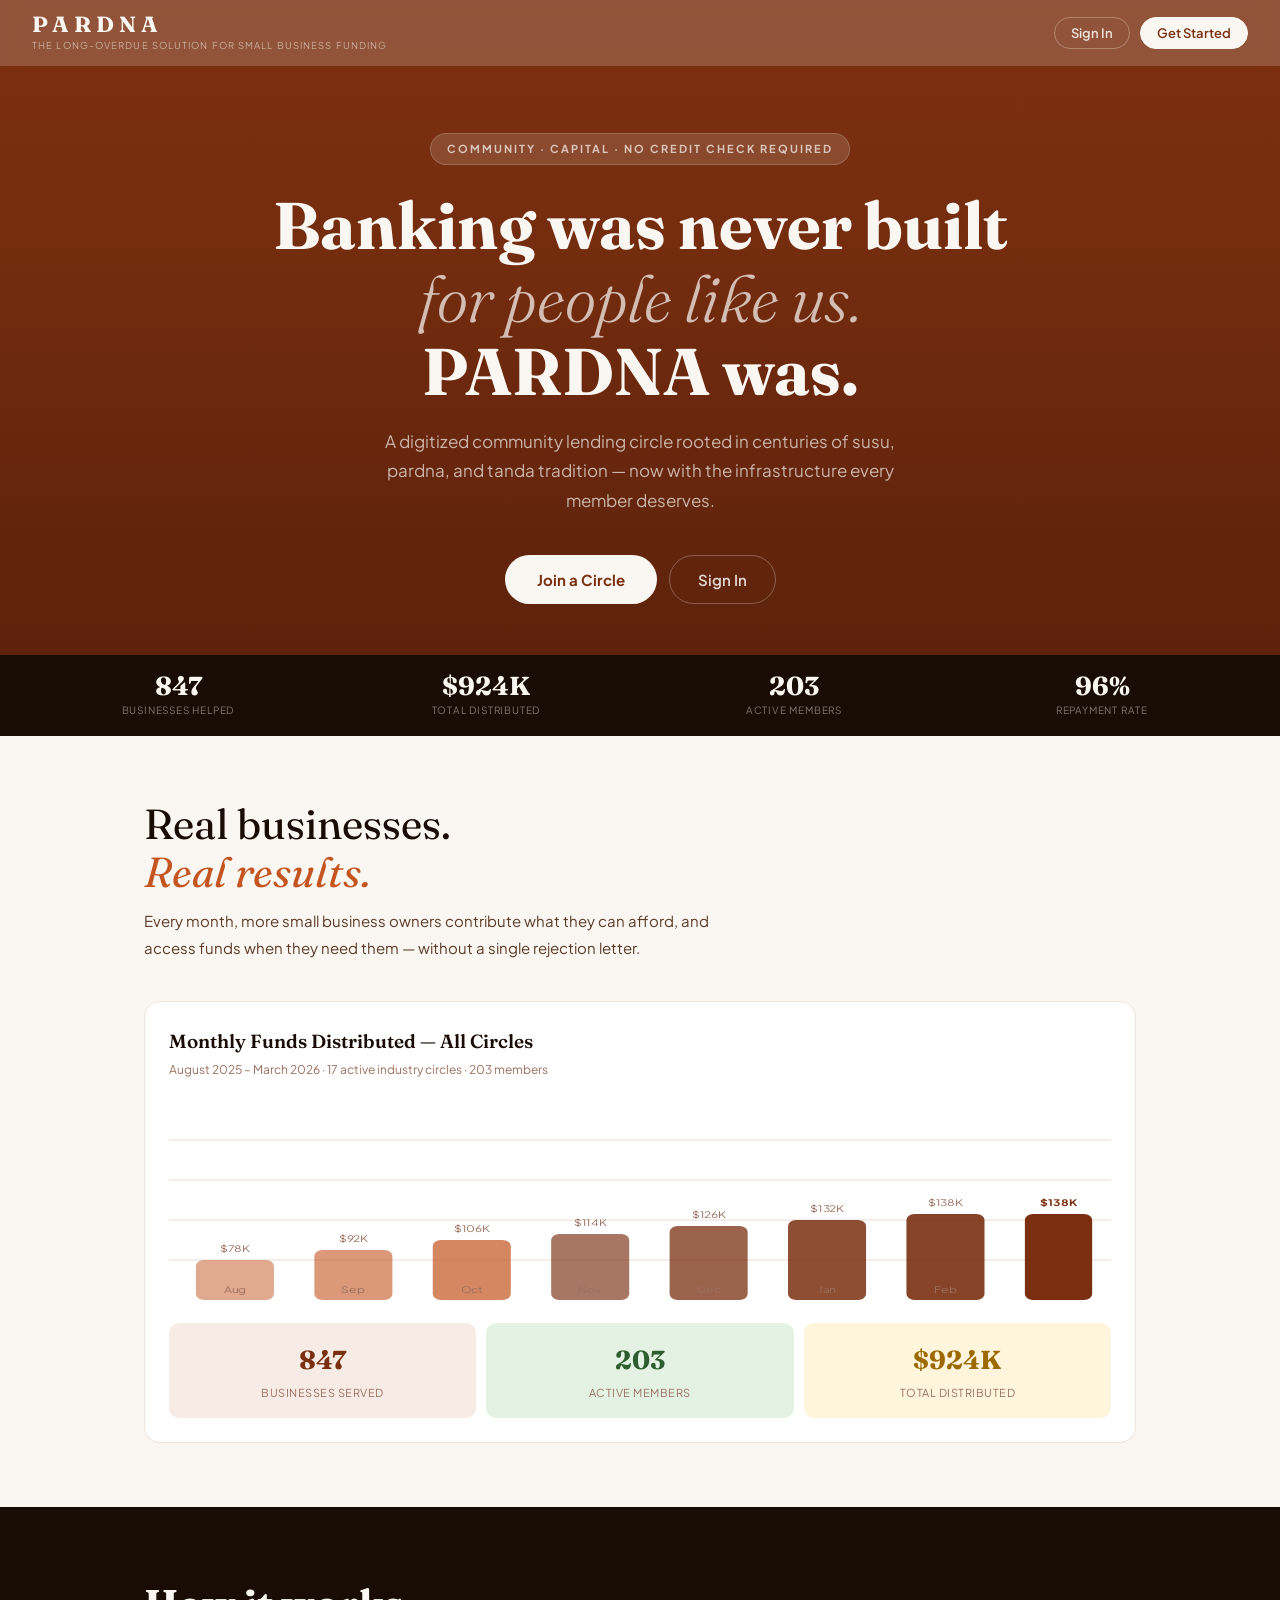
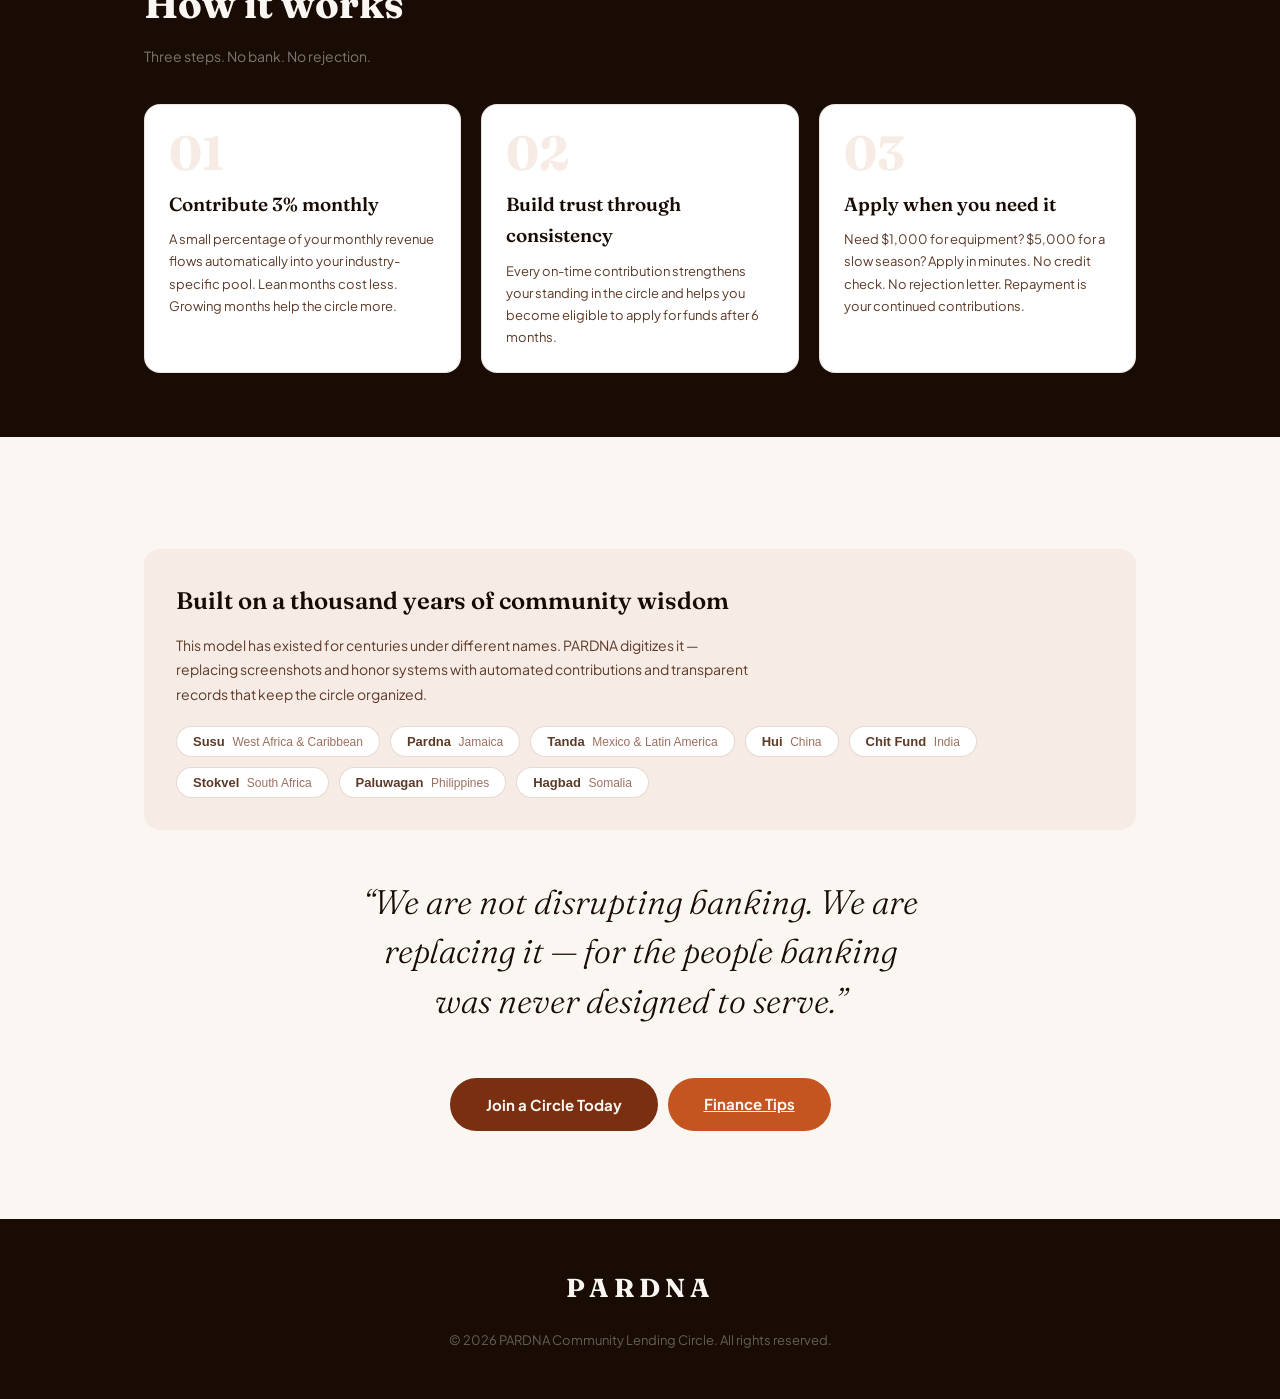
==== commit 730396ea: "Troubleshooting 'Page Not Found' error for app (69d4023b48fcca9f97aacc4b)" ====
--- a/index.html
+++ b/index.html
@@ -57,19 +57,26 @@
 
   <!-- Hero -->
   <div class="hero">
-    <div class="hero-eyebrow">Community &middot; Capital &middot; No Credit Check Required</div>
-    <h1>Banking was never built<br><em>for people like us.</em><br>PARDNA was.</h1>
-    <p class="hero-sub">A digitized community lending circle rooted in centuries of susu, pardna, and tanda tradition &mdash; now with the infrastructure every member deserves.</p>
-    <div class="hero-ctas">
-      <button class="btn-hero-p" onclick="openSignup()">Join a Circle</button>
-      <button class="btn-hero-s" onclick="openLogin()">Sign In</button>
+    <video class="hero-bg-video" autoplay muted loop playsinline>
+      <source src="videos/8428490-uhd_4096_2160_25fps-2.mp4" type="video/mp4">
+    </video>
+    <div class="hero-bg-overlay" aria-hidden="true"></div>
+
+    <div class="hero-inner">
+      <div class="hero-eyebrow">Community &middot; Capital &middot; No Credit Check Required</div>
+      <h1>Banking was never built<br><em>for people like us.</em><br>PARDNA was.</h1>
+      <p class="hero-sub">A digitized community lending circle rooted in centuries of susu, pardna, and tanda tradition &mdash; now with the infrastructure every member deserves.</p>
+      <div class="hero-ctas">
+        <button class="btn-hero-p" onclick="openSignup()">Join a Circle</button>
+        <button class="btn-hero-s" onclick="openLogin()">Sign In</button>
+      </div>
     </div>
   </div>
 
   <!-- Impact Statistics Bar -->
   <div class="impact-bar">
     <div><div class="ib-val">847</div><div class="ib-lbl">Businesses Helped</div></div>
-    <div><div class="ib-val">$1.51M</div><div class="ib-lbl">Total Distributed</div></div>
+    <div><div class="ib-val">$924K</div><div class="ib-lbl">Total Distributed</div></div>
     <div><div class="ib-val">203</div><div class="ib-lbl">Active Members</div></div>
     <div><div class="ib-val">96%</div><div class="ib-lbl">Repayment Rate</div></div>
   </div>
@@ -91,37 +98,37 @@
           <line x1="0" y1="80"  x2="700" y2="80"  stroke="#E8DDD4" stroke-width="1"/>
           <line x1="0" y1="120" x2="700" y2="120" stroke="#E8DDD4" stroke-width="1"/>
           <line x1="0" y1="160" x2="700" y2="160" stroke="#E8DDD4" stroke-width="1"/>
-          <!-- Aug $142K -->
-          <rect x="20"  y="128" width="58" height="72"  rx="6" fill="#C45520" opacity="0.5"/>
-          <text x="49"  y="120" text-anchor="middle" font-family="Plus Jakarta Sans,sans-serif" font-size="9" fill="#9C7060">$142K</text>
+          <!-- Aug $78K -->
+          <rect x="20"  y="160" width="58" height="40"  rx="6" fill="#C45520" opacity="0.5"/>
+          <text x="49"  y="152" text-anchor="middle" font-family="Plus Jakarta Sans,sans-serif" font-size="9" fill="#9C7060">$78K</text>
           <text x="49"  y="193" text-anchor="middle" font-family="Plus Jakarta Sans,sans-serif" font-size="9" fill="#9C7060">Aug</text>
-          <!-- Sep $168K -->
-          <rect x="108" y="114" width="58" height="86"  rx="6" fill="#C45520" opacity="0.6"/>
-          <text x="137" y="106" text-anchor="middle" font-family="Plus Jakarta Sans,sans-serif" font-size="9" fill="#9C7060">$168K</text>
+          <!-- Sep $92K -->
+          <rect x="108" y="150" width="58" height="50"  rx="6" fill="#C45520" opacity="0.6"/>
+          <text x="137" y="142" text-anchor="middle" font-family="Plus Jakarta Sans,sans-serif" font-size="9" fill="#9C7060">$92K</text>
           <text x="137" y="193" text-anchor="middle" font-family="Plus Jakarta Sans,sans-serif" font-size="9" fill="#9C7060">Sep</text>
-          <!-- Oct $195K -->
-          <rect x="196" y="101" width="58" height="99"  rx="6" fill="#C45520" opacity="0.7"/>
-          <text x="225" y="93"  text-anchor="middle" font-family="Plus Jakarta Sans,sans-serif" font-size="9" fill="#9C7060">$195K</text>
+          <!-- Oct $106K -->
+          <rect x="196" y="140" width="58" height="60"  rx="6" fill="#C45520" opacity="0.7"/>
+          <text x="225" y="132"  text-anchor="middle" font-family="Plus Jakarta Sans,sans-serif" font-size="9" fill="#9C7060">$106K</text>
           <text x="225" y="193" text-anchor="middle" font-family="Plus Jakarta Sans,sans-serif" font-size="9" fill="#9C7060">Oct</text>
-          <!-- Nov $178K -->
-          <rect x="284" y="109" width="58" height="91"  rx="6" fill="#7A2F10" opacity="0.65"/>
-          <text x="313" y="101" text-anchor="middle" font-family="Plus Jakarta Sans,sans-serif" font-size="9" fill="#9C7060">$178K</text>
+          <!-- Nov $114K -->
+          <rect x="284" y="134" width="58" height="66"  rx="6" fill="#7A2F10" opacity="0.65"/>
+          <text x="313" y="126" text-anchor="middle" font-family="Plus Jakarta Sans,sans-serif" font-size="9" fill="#9C7060">$114K</text>
           <text x="313" y="193" text-anchor="middle" font-family="Plus Jakarta Sans,sans-serif" font-size="9" fill="#9C7060">Nov</text>
-          <!-- Dec $221K -->
-          <rect x="372" y="87"  width="58" height="113" rx="6" fill="#7A2F10" opacity="0.75"/>
-          <text x="401" y="79"  text-anchor="middle" font-family="Plus Jakarta Sans,sans-serif" font-size="9" fill="#9C7060">$221K</text>
+          <!-- Dec $126K -->
+          <rect x="372" y="126"  width="58" height="74" rx="6" fill="#7A2F10" opacity="0.75"/>
+          <text x="401" y="118"  text-anchor="middle" font-family="Plus Jakarta Sans,sans-serif" font-size="9" fill="#9C7060">$126K</text>
           <text x="401" y="193" text-anchor="middle" font-family="Plus Jakarta Sans,sans-serif" font-size="9" fill="#9C7060">Dec</text>
-          <!-- Jan $248K -->
-          <rect x="460" y="74"  width="58" height="126" rx="6" fill="#7A2F10" opacity="0.85"/>
-          <text x="489" y="66"  text-anchor="middle" font-family="Plus Jakarta Sans,sans-serif" font-size="9" fill="#9C7060">$248K</text>
+          <!-- Jan $132K -->
+          <rect x="460" y="120"  width="58" height="80" rx="6" fill="#7A2F10" opacity="0.85"/>
+          <text x="489" y="112"  text-anchor="middle" font-family="Plus Jakarta Sans,sans-serif" font-size="9" fill="#9C7060">$132K</text>
           <text x="489" y="193" text-anchor="middle" font-family="Plus Jakarta Sans,sans-serif" font-size="9" fill="#9C7060">Jan</text>
-          <!-- Feb $267K -->
-          <rect x="548" y="64"  width="58" height="136" rx="6" fill="#7A2F10" opacity="0.9"/>
-          <text x="577" y="56"  text-anchor="middle" font-family="Plus Jakarta Sans,sans-serif" font-size="9" fill="#9C7060">$267K</text>
+          <!-- Feb $138K -->
+          <rect x="548" y="114"  width="58" height="86" rx="6" fill="#7A2F10" opacity="0.9"/>
+          <text x="577" y="106"  text-anchor="middle" font-family="Plus Jakarta Sans,sans-serif" font-size="9" fill="#9C7060">$138K</text>
           <text x="577" y="193" text-anchor="middle" font-family="Plus Jakarta Sans,sans-serif" font-size="9" fill="#9C7060">Feb</text>
-          <!-- Mar $294K — highlighted as current month -->
-          <rect x="636" y="50"  width="50" height="150" rx="6" fill="#7A2F10"/>
-          <text x="661" y="42"  text-anchor="middle" font-family="Plus Jakarta Sans,sans-serif" font-size="9" font-weight="700" fill="#7A2F10">$294K</text>
+          <!-- Mar $138K — highlighted as current month -->
+          <rect x="636" y="114"  width="50" height="86" rx="6" fill="#7A2F10"/>
+          <text x="661" y="106"  text-anchor="middle" font-family="Plus Jakarta Sans,sans-serif" font-size="9" font-weight="700" fill="#7A2F10">$138K</text>
           <text x="661" y="193" text-anchor="middle" font-family="Plus Jakarta Sans,sans-serif" font-size="9" font-weight="700" fill="#7A2F10">Mar &#8592;</text>
         </svg>
       </div>
@@ -137,7 +144,7 @@
           <div style="font-size:11px;color:var(--text3);margin-top:2px;text-transform:uppercase;letter-spacing:0.5px">Active members</div>
         </div>
         <div style="background:var(--gold-light);border-radius:10px;padding:1rem;text-align:center">
-          <div style="font-family:'Fraunces',serif;font-size:26px;font-weight:700;color:var(--gold)">$1.51M</div>
+          <div style="font-family:'Fraunces',serif;font-size:26px;font-weight:700;color:var(--gold)">$924K</div>
           <div style="font-size:11px;color:var(--text3);margin-top:2px;text-transform:uppercase;letter-spacing:0.5px">Total distributed</div>
         </div>
       </div>
@@ -157,8 +164,8 @@
         </div>
         <div class="how-card">
           <div class="how-num" style="color:var(--brand-light)">02</div>
-          <div class="how-title">Build your community score</div>
-          <p class="how-body">Every on-time contribution builds your Community Credit Score &mdash; a portable financial identity you own, not a bank. After 6 months you&rsquo;re eligible to apply for funds.</p>
+          <div class="how-title">Build trust through consistency</div>
+          <p class="how-body">Every on-time contribution strengthens your standing in the circle and helps you become eligible to apply for funds after 6 months.</p>
         </div>
         <div class="how-card">
           <div class="how-num" style="color:var(--brand-light)">03</div>
@@ -173,16 +180,28 @@
   <div class="section">
     <div class="tradition-wrap">
       <div style="font-family:'Fraunces',serif;font-size:24px;font-weight:600;color:var(--text)">Built on a thousand years of community wisdom</div>
-      <p style="font-size:14px;color:var(--text2);margin:0.75rem 0 0;line-height:1.75;max-width:580px">This model has existed for centuries under different names. PARDNA digitizes it &mdash; replacing screenshots and honor systems with automated contributions, transparent records, and a score that belongs to you.</p>
+      <p style="font-size:14px;color:var(--text2);margin:0.75rem 0 0;line-height:1.75;max-width:580px">This model has existed for centuries under different names. PARDNA digitizes it &mdash; replacing screenshots and honor systems with automated contributions and transparent records that keep the circle organized.</p>
       <div class="trad-names">
-        <div class="trad-pill">Susu <span>West Africa &amp; Caribbean</span></div>
-        <div class="trad-pill">Pardna <span>Jamaica</span></div>
-        <div class="trad-pill">Tanda <span>Mexico &amp; Latin America</span></div>
-        <div class="trad-pill">Hui <span>China</span></div>
-        <div class="trad-pill">Chit Fund <span>India</span></div>
-        <div class="trad-pill">Stokvel <span>South Africa</span></div>
-        <div class="trad-pill">Paluwagan <span>Philippines</span></div>
-        <div class="trad-pill">Hagbad <span>Somalia</span></div>
+        <button class="trad-pill" data-key="susu">Susu <span>West Africa &amp; Caribbean</span></button>
+        <button class="trad-pill" data-key="pardna">Pardna <span>Jamaica</span></button>
+        <button class="trad-pill" data-key="tanda">Tanda <span>Mexico &amp; Latin America</span></button>
+        <button class="trad-pill" data-key="hui">Hui <span>China</span></button>
+        <button class="trad-pill" data-key="chit">Chit Fund <span>India</span></button>
+        <button class="trad-pill" data-key="stokvel">Stokvel <span>South Africa</span></button>
+        <button class="trad-pill" data-key="paluwagan">Paluwagan <span>Philippines</span></button>
+        <button class="trad-pill" data-key="hagbad">Hagbad <span>Somalia</span></button>
+      </div>
+
+      <!-- Tooltip / popup used for all tradition items -->
+      <div id="trad-tooltip" class="trad-tooltip" role="dialog" aria-hidden="true">
+        <button class="trad-tooltip__close" aria-label="Close">✕</button>
+        <div class="trad-tooltip__row">
+          <div class="trad-tooltip__img" aria-hidden="true">🪙</div>
+          <div class="trad-tooltip__content">
+            <div class="trad-tooltip__title">Title</div>
+            <div class="trad-tooltip__body">Background text about this community lending tradition.</div>
+          </div>
+        </div>
       </div>
     </div>
 
@@ -190,7 +209,10 @@
       <div style="font-family:'Fraunces',serif;font-size:clamp(20px,3.5vw,34px);color:var(--text);font-style:italic;font-weight:300;line-height:1.45;max-width:560px;margin:0 auto 1.75rem">
         &ldquo;We are not disrupting banking. We are replacing it &mdash; for the people banking was never designed to serve.&rdquo;
       </div>
-      <button class="footer-cta" onclick="openSignup()">Join a Circle Today</button>
+      <div style="display:flex;gap:10px;justify-content:center">
+        <button class="footer-cta" onclick="openSignup()">Join a Circle Today</button>
+        <a class="footer-cta" href="financial-tips.html" style="background:var(--brand-mid);">Finance Tips</a>
+      </div>
     </div>
   </div>
 
@@ -321,7 +343,7 @@
         <input type="date">
       </div>
       <div class="notice">
-        <strong>Soft credit check only.</strong> We run a soft inquiry to verify your identity &mdash; this will <em>not</em> affect your credit score. PARDNA does not use your credit score to approve or deny membership. Your community score is built entirely within the platform through your contributions.
+        <strong>Soft credit check only.</strong> We run a soft inquiry to verify your identity &mdash; this will <em>not</em> affect your credit score. PARDNA does not use your credit score to approve or deny membership. Ongoing eligibility is based on your participation and on-time contributions after you join.
       </div>
       <div class="check-row">
         <input type="checkbox">
@@ -411,7 +433,7 @@
       <div class="stat-card c">
         <div class="stat-lbl">Community Score</div>
         <div class="stat-val">94</div>
-        <div class="stat-hint">Trusted &mdash; top 10%</div>
+        <div class="stat-hint">Private to you &amp; admins &middot; based on on-time payments</div>
       </div>
       <div class="stat-card d">
         <div class="stat-lbl">Network Members</div>
@@ -505,7 +527,7 @@
     </div>
 
     <button class="btn btn-p" onclick="appTab('apply')">Apply for Funds</button>
-    <button class="btn btn-s" onclick="appTab('score')">View My Community Score</button>
+    <button class="btn btn-s" onclick="appTab('score')">View My Private Score</button>
   </div><!-- /tc-dashboard -->
 
 
@@ -577,18 +599,18 @@
     <!-- Member List -->
     <div class="sec-label">Circle Members &mdash; 12 Active</div>
     <div class="card">
-      <div class="m-row"><div class="m-av" style="background:var(--brand);color:white">KT</div><div><div class="m-name">Keisha Thompson <span class="you-tag">You</span></div><div class="m-type">Food Truck &middot; 8 months</div></div><div class="m-right"><div class="m-amt">$252/mo</div><div class="m-score">Score: 94</div></div></div>
-      <div class="m-row"><div class="m-av">MR</div><div><div class="m-name">Marcus R. <span class="rep-tag">Repaying</span></div><div class="m-type">Restaurant &middot; 14 months</div></div><div class="m-right"><div class="m-amt">$387/mo</div><div class="m-score">Score: 88</div></div></div>
-      <div class="m-row"><div class="m-av">SD</div><div><div class="m-name">Sofia D.</div><div class="m-type">Catering &middot; 5 months</div></div><div class="m-right"><div class="m-amt">$195/mo</div><div class="m-score">Score: 76</div></div></div>
-      <div class="m-row"><div class="m-av">JW</div><div><div class="m-name">James W.</div><div class="m-type">Food Truck &middot; 11 months</div></div><div class="m-right"><div class="m-amt">$318/mo</div><div class="m-score">Score: 91</div></div></div>
-      <div class="m-row"><div class="m-av">AN</div><div><div class="m-name">Amara N.</div><div class="m-type">Bakery &middot; 9 months</div></div><div class="m-right"><div class="m-amt">$243/mo</div><div class="m-score">Score: 89</div></div></div>
-      <div class="m-row"><div class="m-av">PS</div><div><div class="m-name">Priya S.</div><div class="m-type">Restaurant &middot; 18 months</div></div><div class="m-right"><div class="m-amt">$459/mo</div><div class="m-score">Score: 97</div></div></div>
-      <div class="m-row"><div class="m-av">CM</div><div><div class="m-name">Carlos M.</div><div class="m-type">Food Cart &middot; 4 months</div></div><div class="m-right"><div class="m-amt">$162/mo</div><div class="m-score">Score: 68</div></div></div>
-      <div class="m-row"><div class="m-av">DH</div><div><div class="m-name">Devon H.</div><div class="m-type">Meal Prep &middot; 7 months</div></div><div class="m-right"><div class="m-amt">$228/mo</div><div class="m-score">Score: 82</div></div></div>
-      <div class="m-row"><div class="m-av">YP</div><div><div class="m-name">Yolanda P.</div><div class="m-type">Catering &middot; 10 months</div></div><div class="m-right"><div class="m-amt">$306/mo</div><div class="m-score">Score: 93</div></div></div>
-      <div class="m-row"><div class="m-av">RT</div><div><div class="m-name">Ravi T.</div><div class="m-type">Food Truck &middot; 6 months</div></div><div class="m-right"><div class="m-amt">$189/mo</div><div class="m-score">Score: 79</div></div></div>
-      <div class="m-row"><div class="m-av">LC</div><div><div class="m-name">Lisa C.</div><div class="m-type">Bakery &middot; 9 months</div></div><div class="m-right"><div class="m-amt">$273/mo</div><div class="m-score">Score: 90</div></div></div>
-      <div class="m-row"><div class="m-av">OK</div><div><div class="m-name">Omar K.</div><div class="m-type">Restaurant &middot; 12 months</div></div><div class="m-right"><div class="m-amt">$342/mo</div><div class="m-score">Score: 95</div></div></div>
+      <div class="m-row"><div class="m-av" style="background:var(--brand);color:white">KT</div><div><div class="m-name">Keisha Thompson <span class="you-tag">You</span></div><div class="m-type">Food Truck &middot; 8 months</div></div><div class="m-right"><div class="m-amt">$252/mo</div><div class="m-score">On time</div></div></div>
+      <div class="m-row"><div class="m-av">MR</div><div><div class="m-name">Marcus R. <span class="rep-tag">Repaying</span></div><div class="m-type">Restaurant &middot; 14 months</div></div><div class="m-right"><div class="m-amt">$387/mo</div><div class="m-score">Current</div></div></div>
+      <div class="m-row"><div class="m-av">SD</div><div><div class="m-name">Sofia D.</div><div class="m-type">Catering &middot; 5 months</div></div><div class="m-right"><div class="m-amt">$195/mo</div><div class="m-score">Current</div></div></div>
+      <div class="m-row"><div class="m-av">JW</div><div><div class="m-name">James W.</div><div class="m-type">Food Truck &middot; 11 months</div></div><div class="m-right"><div class="m-amt">$318/mo</div><div class="m-score">On time</div></div></div>
+      <div class="m-row"><div class="m-av">AN</div><div><div class="m-name">Amara N.</div><div class="m-type">Bakery &middot; 9 months</div></div><div class="m-right"><div class="m-amt">$243/mo</div><div class="m-score">On time</div></div></div>
+      <div class="m-row"><div class="m-av">PS</div><div><div class="m-name">Priya S.</div><div class="m-type">Restaurant &middot; 18 months</div></div><div class="m-right"><div class="m-amt">$459/mo</div><div class="m-score">On time</div></div></div>
+      <div class="m-row"><div class="m-av">CM</div><div><div class="m-name">Carlos M.</div><div class="m-type">Food Cart &middot; 4 months</div></div><div class="m-right"><div class="m-amt">$162/mo</div><div class="m-score">New member</div></div></div>
+      <div class="m-row"><div class="m-av">DH</div><div><div class="m-name">Devon H.</div><div class="m-type">Meal Prep &middot; 7 months</div></div><div class="m-right"><div class="m-amt">$228/mo</div><div class="m-score">Current</div></div></div>
+      <div class="m-row"><div class="m-av">YP</div><div><div class="m-name">Yolanda P.</div><div class="m-type">Catering &middot; 10 months</div></div><div class="m-right"><div class="m-amt">$306/mo</div><div class="m-score">On time</div></div></div>
+      <div class="m-row"><div class="m-av">RT</div><div><div class="m-name">Ravi T.</div><div class="m-type">Food Truck &middot; 6 months</div></div><div class="m-right"><div class="m-amt">$189/mo</div><div class="m-score">Current</div></div></div>
+      <div class="m-row"><div class="m-av">LC</div><div><div class="m-name">Lisa C.</div><div class="m-type">Bakery &middot; 9 months</div></div><div class="m-right"><div class="m-amt">$273/mo</div><div class="m-score">On time</div></div></div>
+      <div class="m-row"><div class="m-av">OK</div><div><div class="m-name">Omar K.</div><div class="m-type">Restaurant &middot; 12 months</div></div><div class="m-right"><div class="m-amt">$342/mo</div><div class="m-score">On time</div></div></div>
     </div>
   </div><!-- /tc-pool -->
 
@@ -669,7 +691,7 @@
     </div>
 
     <button class="btn btn-p" onclick="submitApply()">Submit My Application</button>
-    <button class="btn btn-s" onclick="appTab('score')">Check My Score First</button>
+    <button class="btn btn-s" onclick="appTab('score')">Check My Private Score First</button>
   </div><!-- /tc-apply -->
 
 
@@ -678,7 +700,7 @@
 
     <!-- Score Ring -->
     <div class="card" style="text-align:center">
-      <div class="card-sub" style="margin-bottom:0.5rem">Community Credit Score <span class="pill sage">Portable Identity</span></div>
+      <div class="card-sub" style="margin-bottom:0.5rem">Community Score <span class="pill sage">Private to you &amp; admins</span></div>
       <div style="display:flex;justify-content:center;margin:1rem 0">
         <svg width="160" height="160" viewBox="0 0 160 160" xmlns="http://www.w3.org/2000/svg">
           <circle cx="80" cy="80" r="64" fill="none" stroke="#E8DDD4" stroke-width="10"/>
@@ -687,31 +709,27 @@
             stroke-linecap="round" transform="rotate(-90 80 80)"/>
           <text x="80" y="73" text-anchor="middle" font-family="Fraunces,serif" font-size="44" font-weight="700" fill="#190C05">94</text>
           <text x="80" y="91" text-anchor="middle" font-family="Plus Jakarta Sans,sans-serif" font-size="11" fill="#9C7060">out of 100</text>
-          <text x="80" y="108" text-anchor="middle" font-family="Plus Jakarta Sans,sans-serif" font-size="11" font-weight="700" fill="#2E5E30">TRUSTED</text>
+          <text x="80" y="108" text-anchor="middle" font-family="Plus Jakarta Sans,sans-serif" font-size="11" font-weight="700" fill="#2E5E30">ON TIME</text>
         </svg>
       </div>
-      <p style="font-size:13px;color:var(--text2);line-height:1.75;max-width:380px;margin:0 auto">
-        Built entirely from your behavior inside the pool &mdash; not from a credit bureau, not from your income, not from your past.
+      <p style="font-size:13px;color:var(--text2);line-height:1.75;max-width:430px;margin:0 auto">
+        Your score is calculated primarily from whether you make your monthly Pardna payments on time, along with the consistency of your participation in the pool.
       </p>
     </div>
 
     <!-- Score Breakdown -->
-    <div class="sec-label">Score Breakdown &mdash; 100 points total</div>
+    <div class="sec-label">How Your Score Is Calculated &mdash; 100 points total</div>
     <div class="card">
       <div class="factor-row">
-        <div class="factor-bars"><div class="factor-name">On-time contributions</div><div class="factor-desc">8 of 8 months paid on time &mdash; perfect record</div><div class="factor-bar"><div class="factor-fill" style="width:100%"></div></div></div>
-        <div class="factor-pts">40</div>
+        <div class="factor-bars"><div class="factor-name">On-time monthly payments</div><div class="factor-desc">8 of 8 months paid on time &mdash; perfect record</div><div class="factor-bar"><div class="factor-fill" style="width:100%"></div></div></div>
+        <div class="factor-pts">70</div>
       </div>
       <div class="factor-row">
-        <div class="factor-bars"><div class="factor-name">Pool tenure</div><div class="factor-desc">8 active months &mdash; builds trust over time</div><div class="factor-bar"><div class="factor-fill" style="width:80%"></div></div></div>
-        <div class="factor-pts">24</div>
+        <div class="factor-bars"><div class="factor-name">Contribution consistency</div><div class="factor-desc">No missed cycles or reversals</div><div class="factor-bar"><div class="factor-fill" style="width:93%"></div></div></div>
+        <div class="factor-pts">14</div>
       </div>
       <div class="factor-row">
-        <div class="factor-bars"><div class="factor-name">Application-to-contribution ratio</div><div class="factor-desc">No applications taken yet &mdash; pristine</div><div class="factor-bar"><div class="factor-fill" style="width:100%"></div></div></div>
-        <div class="factor-pts">20</div>
-      </div>
-      <div class="factor-row">
-        <div class="factor-bars"><div class="factor-name">Community standing</div><div class="factor-desc">Vouched by 3 circle members</div><div class="factor-bar"><div class="factor-fill" style="width:100%;background:var(--gold)"></div></div></div>
+        <div class="factor-bars"><div class="factor-name">Pool tenure</div><div class="factor-desc">8 active months in good standing</div><div class="factor-bar"><div class="factor-fill" style="width:100%;background:var(--gold)"></div></div></div>
         <div class="factor-pts" style="color:var(--gold)">10</div>
       </div>
     </div>
@@ -734,21 +752,21 @@
     </div>
 
     <!-- Unlock Grid -->
-    <div class="sec-label">What Your Score Unlocks</div>
+    <div class="sec-label">What Strong Payment History Unlocks</div>
     <div class="unlock-grid">
       <div class="unlock on"><div style="font-size:16px;color:var(--sage)">&#10003;</div><div><div class="unlock-lbl">Pool Access</div><div class="unlock-sub">Unlocked at month 6</div></div></div>
-      <div class="unlock on"><div style="font-size:16px;color:var(--sage)">&#10003;</div><div><div class="unlock-lbl">Up to $8,400 application</div><div class="unlock-sub">Unlocked &mdash; score 90+</div></div></div>
-      <div class="unlock" style="opacity:0.5"><div style="font-size:16px;color:var(--text3)">&#9675;</div><div><div class="unlock-lbl">CDFI Partner Loans</div><div class="unlock-sub">Unlock at 12 months</div></div></div>
-      <div class="unlock" style="opacity:0.5"><div style="font-size:16px;color:var(--text3)">&#9675;</div><div><div class="unlock-lbl">Credit Union Referral</div><div class="unlock-sub">Unlock at score 95</div></div></div>
-    </div>
-
-    <!-- Portable Score Card -->
+      <div class="unlock on"><div style="font-size:16px;color:var(--sage)">&#10003;</div><div><div class="unlock-lbl">Up to $8,400 application</div><div class="unlock-sub">Unlocked with strong on-time history</div></div></div>
+      <div class="unlock" style="opacity:0.5"><div style="font-size:16px;color:var(--text3)">&#9675;</div><div><div class="unlock-lbl">CDFI Partner Loans</div><div class="unlock-sub">Unlock with continued consistency</div></div></div>
+      <div class="unlock" style="opacity:0.5"><div style="font-size:16px;color:var(--text3)">&#9675;</div><div><div class="unlock-lbl">Credit Union Referral</div><div class="unlock-sub">Admin review after longer history</div></div></div>
+    </div>
+
+    <!-- Private Score Card -->
     <div class="card" style="background:var(--gold-light);border-color:rgba(156,106,0,0.18);margin-top:1rem">
-      <div class="card-title" style="color:var(--gold)">Your score is portable</div>
+      <div class="card-title" style="color:var(--gold)">Private score visibility</div>
       <p style="font-size:13px;color:var(--text2);line-height:1.75;margin-top:6px">
-        Share your Pardna community score with CDFI lenders and credit unions as evidence of consistent financial behavior. You&rsquo;re building something a FICO score never could.
+        Only you and the Pardna admin team can see this score. It is used to understand your payment reliability and readiness for larger funding requests.
       </p>
-      <button class="btn btn-s" style="background:var(--gold-light);border-color:var(--gold);color:var(--gold);margin-top:1rem">Export My Score Report</button>
+      <button class="btn btn-s" style="background:var(--gold-light);border-color:var(--gold);color:var(--gold);margin-top:1rem">Download My Payment History</button>
     </div>
   </div><!-- /tc-score -->
 
@@ -795,7 +813,7 @@
         <div class="cmp-item"><span class="ck">&#10003;</span>Revenue-linked auto-contributions</div>
         <div class="cmp-item"><span class="ck">&#10003;</span>Pool absorbs individual risk</div>
         <div class="cmp-item"><span class="ck">&#10003;</span>Access by participation</div>
-        <div class="cmp-item"><span class="ck">&#10003;</span>Community credit score you own</div>
+        <div class="cmp-item"><span class="ck">&#10003;</span>Private payment history you can review</div>
         <div class="cmp-item"><span class="ck">&#10003;</span>Industry-specific circles</div>
       </div>
       <div class="cmp-col">
@@ -817,7 +835,7 @@
     </div>
     <div class="feat">
       <div class="feat-num">2</div>
-      <div><h3>Contributions build your financial identity</h3><p>Every on-time contribution adds to your Community Credit Score &mdash; a portable record no bank created and no bureau controls. After 12 months, it opens doors with CDFIs and credit unions.</p></div>
+      <div><h3>On-time contributions build private trust</h3><p>Your monthly payment history helps Pardna understand how consistently you participate in the circle. That record stays private to you and administrators inside the platform.</p></div>
     </div>
     <div class="feat">
       <div class="feat-num">3</div>
--- a/pardna.css
+++ b/pardna.css
@@ -48,7 +48,9 @@
 
 /* ── Header ── */
 .hdr {
-  background: var(--brand);
+  background: rgba(122, 47, 16, 0.82);
+  backdrop-filter: blur(8px);
+  -webkit-backdrop-filter: blur(8px);
   padding: 0 2rem;
   display: flex;
   align-items: center;
@@ -231,11 +233,35 @@
 
 /* ── Landing: Hero ── */
 .hero {
-  background: var(--brand);
-  padding: 5rem 2rem 4rem;
+  background: linear-gradient(180deg, #7A2F10 0%, #5E220C 100%);
+  min-height: 500px;
+  padding: 4.2rem 2rem 3.2rem;
   text-align: center;
   position: relative;
   overflow: hidden;
+}
+
+.hero-bg-video {
+  position: absolute;
+  inset: -6px 0;
+  width: 100%;
+  height: calc(100% + 12px);
+  object-fit: contain;
+  object-position: center center;
+  transform: scale(1.03);
+  z-index: 0;
+}
+
+.hero-bg-overlay {
+  position: absolute;
+  inset: 0;
+  background: linear-gradient(180deg, rgba(122, 47, 16, 0.42) 0%, rgba(122, 47, 16, 0.30) 35%, rgba(94, 34, 12, 0.68) 100%);
+  z-index: 1;
+}
+
+.hero-inner {
+  position: relative;
+  z-index: 2;
 }
 
 .hero-eyebrow {
@@ -455,6 +481,92 @@
   font-weight: 400;
   font-size: 12px;
   margin-left: 4px;
+}
+
+/* Make pills interactive */
+.trad-pill {
+  cursor: pointer;
+  transition: transform 0.14s ease, box-shadow 0.14s ease;
+}
+.trad-pill:focus {
+  outline: none;
+  box-shadow: 0 6px 20px rgba(122,47,16,0.12);
+  transform: translateY(-3px);
+}
+
+/* Hover / Active interactions for tradition pills */
+.trad-pill:hover {
+  transform: translateY(-4px) scale(1.02);
+  box-shadow: 0 10px 30px rgba(122,47,16,0.12);
+  background: linear-gradient(180deg, var(--surface), rgba(196,85,32,0.02));
+  border-color: rgba(122,47,16,0.22);
+  color: var(--brand);
+}
+.trad-pill:active {
+  transform: translateY(-1px) scale(1.01);
+  box-shadow: 0 6px 18px rgba(122,47,16,0.10);
+}
+.trad-pill:focus-visible {
+  box-shadow: 0 12px 36px rgba(122,47,16,0.16);
+}
+
+/* Shared tooltip used for community background info */
+.trad-tooltip {
+  position: absolute;
+  z-index: 800;
+  min-width: 260px;
+  max-width: 360px;
+  background: var(--surface);
+  border: 1px solid var(--border);
+  border-radius: 12px;
+  padding: 12px;
+  box-shadow: 0 12px 36px rgba(25,12,5,0.18);
+  opacity: 0;
+  transform: translateY(6px) scale(0.98);
+  pointer-events: none;
+  transition: opacity 180ms ease, transform 180ms ease;
+}
+.trad-tooltip.open {
+  opacity: 1;
+  transform: translateY(0) scale(1);
+  pointer-events: auto;
+}
+.trad-tooltip__row {
+  display: flex;
+  gap: 10px;
+  align-items: flex-start;
+}
+.trad-tooltip__img {
+  width: 56px;
+  height: 56px;
+  border-radius: 10px;
+  background: linear-gradient(135deg, rgba(196,85,32,0.06), rgba(122,47,16,0.03));
+  display: flex;
+  align-items: center;
+  justify-content: center;
+  font-size: 26px;
+}
+.trad-tooltip__title {
+  font-family: 'Fraunces', serif;
+  font-size: 15px;
+  font-weight: 700;
+  color: var(--text);
+  margin-bottom: 6px;
+}
+.trad-tooltip__body {
+  font-size: 13px;
+  color: var(--text2);
+  line-height: 1.5;
+}
+.trad-tooltip__close {
+  position: absolute;
+  right: 8px;
+  top: 8px;
+  background: none;
+  border: none;
+  font-size: 14px;
+  color: var(--text3);
+  cursor: pointer;
 }
 
 /* ── Graph / Chart ── */
@@ -769,6 +881,310 @@
   margin-bottom: 1rem;
 }
 
+/* Financial Tips page specific styles */
+.tips-hero { display:flex; align-items:center; gap:16px; }
+.mini-card { background: linear-gradient(180deg, #fff, #fff7f2); padding:8px 10px; border-radius:10px; font-size:13px; color:var(--text2); border:1px solid var(--border) }
+.quick-list { display:flex; flex-direction:column; gap:8px; margin-top:10px }
+.qa-item { display:flex; align-items:center; gap:10px; font-weight:600; color:var(--text2); cursor:pointer }
+.progress-bar { background:var(--brand-light); border-radius:999px; height:10px; overflow:hidden; margin-top:6px }
+.progress-bar > div { background:var(--brand); height:100%; width:0%; transition:width 220ms ease }
+
+/* Accordion */
+.accordion { margin-top:8px; }
+.acc-head { width:100%; text-align:left; padding:12px 14px; font-weight:700; border-radius:8px; background:linear-gradient(180deg,var(--brand-light),#fff); border:1px solid var(--border); cursor:pointer; margin-top:8px }
+.acc-body { display:none; padding:10px 14px; color:var(--text2); font-size:14px; border-left:3px solid rgba(122,47,16,0.06); background:transparent }
+.acc-head.open { background:linear-gradient(180deg,#fff, #fff); box-shadow:0 10px 28px rgba(122,47,16,0.06) }
+.acc-head.open + .acc-body { display:block }
+
+/* Range input styling small tweaks */
+input[type=range] { width:100%; }
+
+/* responsive tweaks */
+@media (max-width:720px) {
+  .tips-hero { flex-direction:column }
+  .mini-card { width:100% }
+  .hero {
+    min-height: 440px;
+    padding: 3.5rem 1.25rem 2.6rem;
+  }
+  .hero-bg-video {
+    inset: -4px 0;
+    height: calc(100% + 8px);
+    transform: scale(1.04);
+  }
+}
+
+/* Daily finance video section */
+.daily-video-head {
+  display: flex;
+  align-items: flex-start;
+  justify-content: space-between;
+  gap: 12px;
+  flex-wrap: wrap;
+}
+
+.daily-video-sub {
+  font-size: 13px;
+  color: var(--text2);
+  margin-top: 4px;
+  max-width: 640px;
+}
+
+.daily-badge {
+  background: var(--brand-light);
+  color: var(--brand);
+  border: 1px solid rgba(122, 47, 16, 0.14);
+  border-radius: 999px;
+  padding: 6px 10px;
+  font-size: 11px;
+  font-weight: 700;
+  letter-spacing: 0.4px;
+  text-transform: uppercase;
+}
+
+.video-frame-wrap {
+  background: var(--brand-light);
+  border-radius: 10px;
+  padding: 8px;
+  border: 1px solid var(--border);
+}
+
+.video-frame-shell {
+  position: relative;
+  min-height: 266px;
+}
+
+.video-placeholder {
+  position: absolute;
+  inset: 8px;
+  border-radius: 8px;
+  color: #FAF7F2;
+  display: flex;
+  align-items: flex-end;
+  justify-content: flex-start;
+  padding: 18px;
+  overflow: hidden;
+  cursor: pointer;
+  box-shadow: inset 0 0 0 1px rgba(250,247,242,0.08);
+}
+
+.video-placeholder__thumb {
+  position: absolute;
+  inset: 0;
+  width: 100%;
+  height: 100%;
+  object-fit: cover;
+}
+
+.video-placeholder__overlay {
+  position: absolute;
+  inset: 0;
+  background: linear-gradient(180deg, rgba(25,12,5,0.12) 0%, rgba(25,12,5,0.68) 100%);
+}
+
+.video-placeholder__content {
+  position: relative;
+  z-index: 2;
+  max-width: 460px;
+}
+
+.video-placeholder__badge {
+  font-size: 11px;
+  text-transform: uppercase;
+  letter-spacing: 0.8px;
+  font-weight: 700;
+  opacity: 0.88;
+  margin-bottom: 10px;
+}
+
+.video-placeholder__play {
+  width: 52px;
+  height: 52px;
+  border-radius: 50%;
+  background: rgba(250,247,242,0.92);
+  color: var(--brand);
+  display: flex;
+  align-items: center;
+  justify-content: center;
+  font-size: 22px;
+  line-height: 1;
+  margin-bottom: 12px;
+}
+
+.video-placeholder__title {
+  font-family: 'Fraunces', serif;
+  font-size: 20px;
+  margin-bottom: 6px;
+}
+
+.video-placeholder__text {
+  font-size: 13px;
+  line-height: 1.6;
+  color: rgba(250,247,242,0.92);
+  max-width: 460px;
+}
+
+.daily-topic-card {
+  margin-top: 10px;
+  padding: 10px 12px;
+  border-radius: 10px;
+  background: #fffaf7;
+  border: 1px solid rgba(122, 47, 16, 0.10);
+}
+
+.daily-topic-label {
+  font-size: 11px;
+  text-transform: uppercase;
+  letter-spacing: 0.6px;
+  color: var(--text3);
+  font-weight: 700;
+}
+
+.daily-topic-title {
+  font-family: 'Fraunces', serif;
+  font-size: 18px;
+  color: var(--text);
+  margin-top: 4px;
+}
+
+.daily-topic-copy {
+  font-size: 13px;
+  color: var(--text2);
+  margin-top: 4px;
+  line-height: 1.6;
+}
+
+.keyword-chips {
+  display: flex;
+  flex-wrap: wrap;
+  gap: 8px;
+}
+
+.keyword-chip {
+  border: 1px solid rgba(122, 47, 16, 0.14);
+  background: #fff;
+  color: var(--brand);
+  border-radius: 999px;
+  padding: 7px 12px;
+  font-size: 12px;
+  font-weight: 700;
+  cursor: pointer;
+  transition: transform 0.16s ease, background 0.16s ease, box-shadow 0.16s ease;
+}
+
+.keyword-chip:hover {
+  background: var(--brand-light);
+  transform: translateY(-2px);
+  box-shadow: 0 10px 24px rgba(122, 47, 16, 0.08);
+}
+
+/* Clickable menu cards */
+.clickable-menu .menu-card {
+  text-align:left;
+  padding:14px;
+  border-radius:12px;
+  background:linear-gradient(180deg,#fff,#fff); 
+  border:1px solid var(--border);
+  box-shadow:0 6px 18px rgba(25,12,5,0.04);
+  cursor:pointer;
+  display:flex;
+  flex-direction:column;
+  gap:6px;
+  transition:transform 160ms ease, box-shadow 160ms ease, border-color 160ms ease;
+}
+.clickable-menu .menu-card:hover { transform:translateY(-6px); box-shadow:0 18px 44px rgba(25,12,5,0.08); border-color:rgba(122,47,16,0.12) }
+.menu-card__title { font-weight:700; font-size:15px; color:var(--text) }
+.menu-card__desc { font-size:13px; color:var(--text2) }
+
+/* Menu card emoji/icon style */
+.menu-card { padding:16px; }
+.menu-card::before { content: ''; display:block }
+
+/* Video inputs */
+#video-url, #yt-search { font-size:13px }
+
+.video-results-label {
+  font-size: 12px;
+  color: var(--text3);
+  font-weight: 700;
+  margin-top: 10px;
+}
+
+.video-results {
+  display: flex;
+  gap: 10px;
+  overflow-x: auto;
+  margin-top: 12px;
+  padding-bottom: 4px;
+}
+
+.video-results::-webkit-scrollbar {
+  height: 8px;
+}
+
+.video-results::-webkit-scrollbar-thumb {
+  background: rgba(122, 47, 16, 0.22);
+  border-radius: 999px;
+}
+
+.video-result-card {
+  min-width: 240px;
+  flex: 0 0 240px;
+  background: #fff;
+  border: 1px solid rgba(122, 47, 16, 0.10);
+  border-radius: 12px;
+  padding: 12px;
+  box-shadow: 0 8px 20px rgba(25,12,5,0.05);
+}
+
+.video-result-thumb {
+  width: 100%;
+  height: 128px;
+  object-fit: cover;
+  border-radius: 10px;
+  display: block;
+  margin-bottom: 10px;
+  background: linear-gradient(135deg, #7A2F10, #C45520);
+}
+
+.video-result-kicker {
+  font-size: 11px;
+  text-transform: uppercase;
+  letter-spacing: 0.6px;
+  color: var(--text3);
+  font-weight: 700;
+}
+
+.video-result-title {
+  font-family: 'Fraunces', serif;
+  font-size: 16px;
+  color: var(--text);
+  margin-top: 4px;
+}
+
+.video-result-desc {
+  font-size: 12.5px;
+  color: var(--text2);
+  line-height: 1.55;
+  margin-top: 6px;
+}
+
+.video-result-btn {
+  margin-top: 10px;
+  width: 100%;
+  border: none;
+  border-radius: 999px;
+  background: var(--brand);
+  color: #FAF7F2;
+  padding: 9px 12px;
+  font-weight: 700;
+  cursor: pointer;
+}
+
+.video-result-btn:hover {
+  background: var(--brand-mid);
+}
+
 .card-title {
   font-family: 'Fraunces', serif;
   font-size: 19px;
